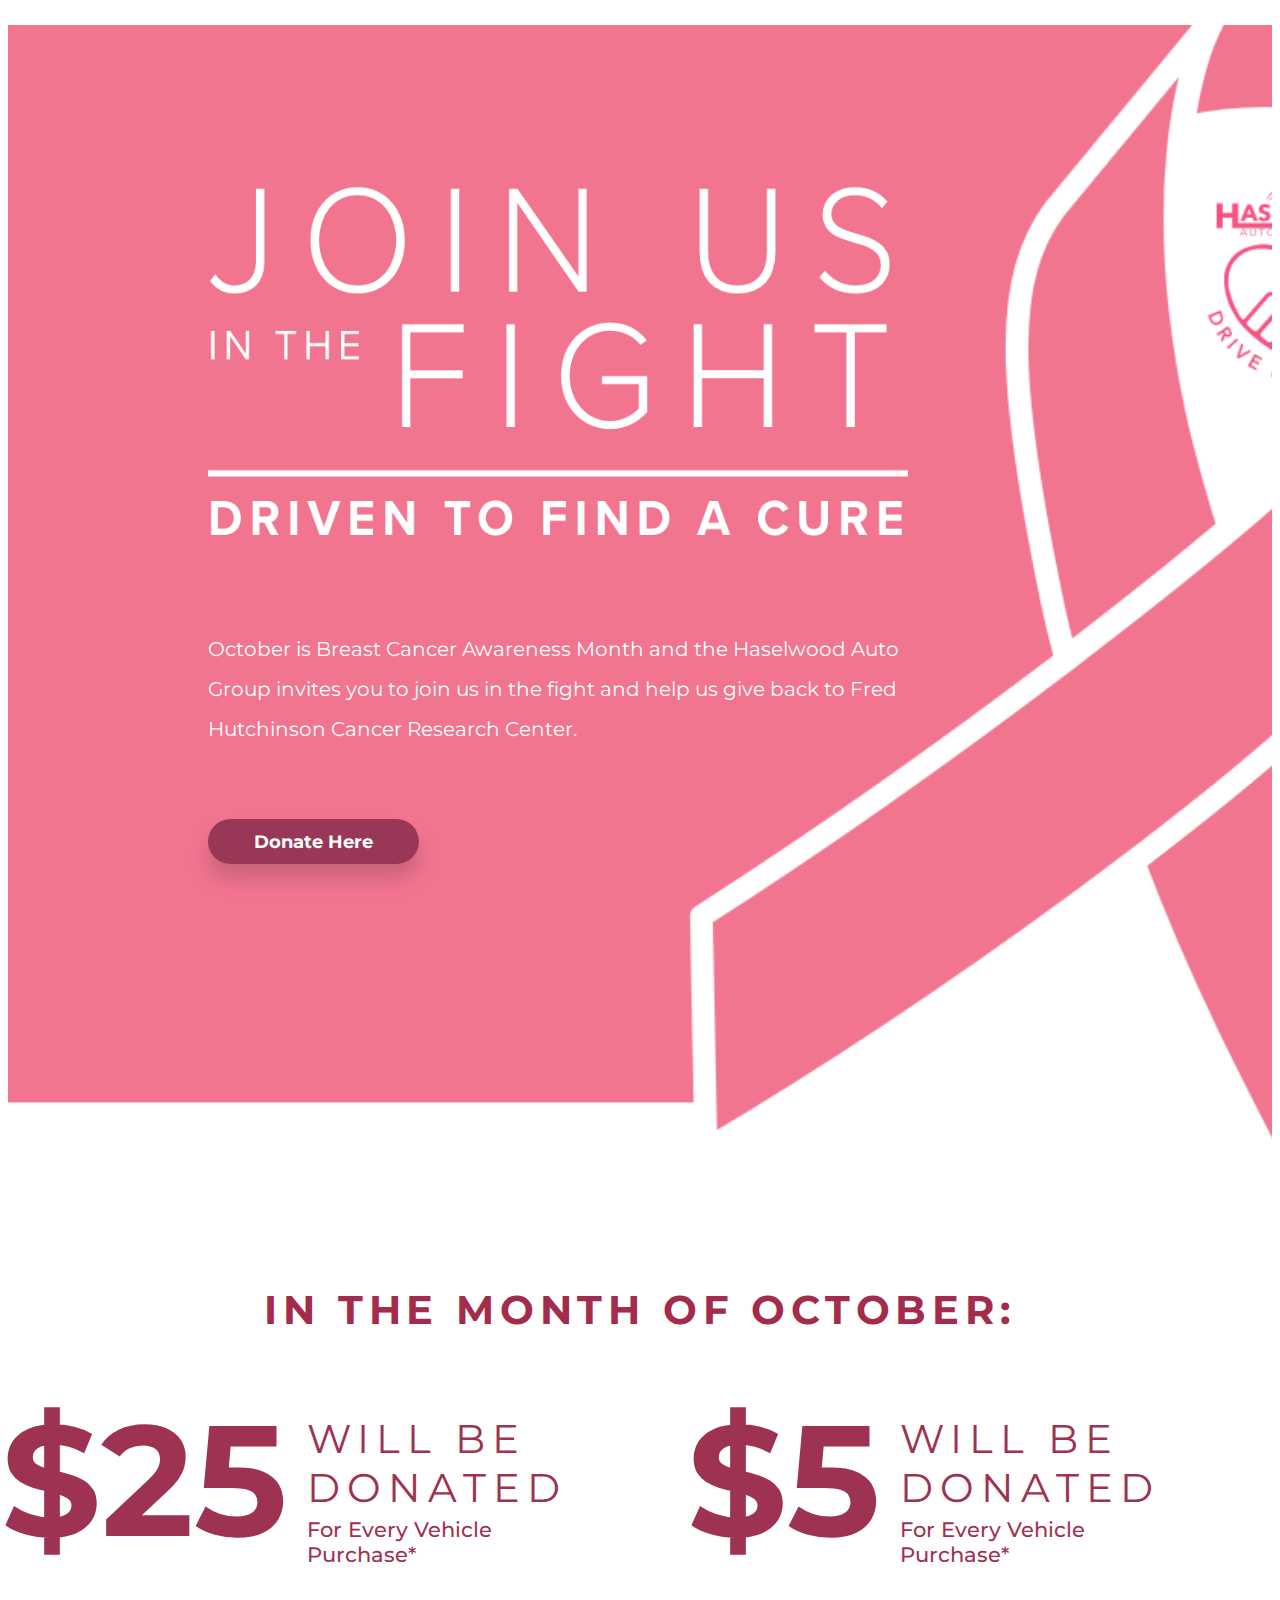
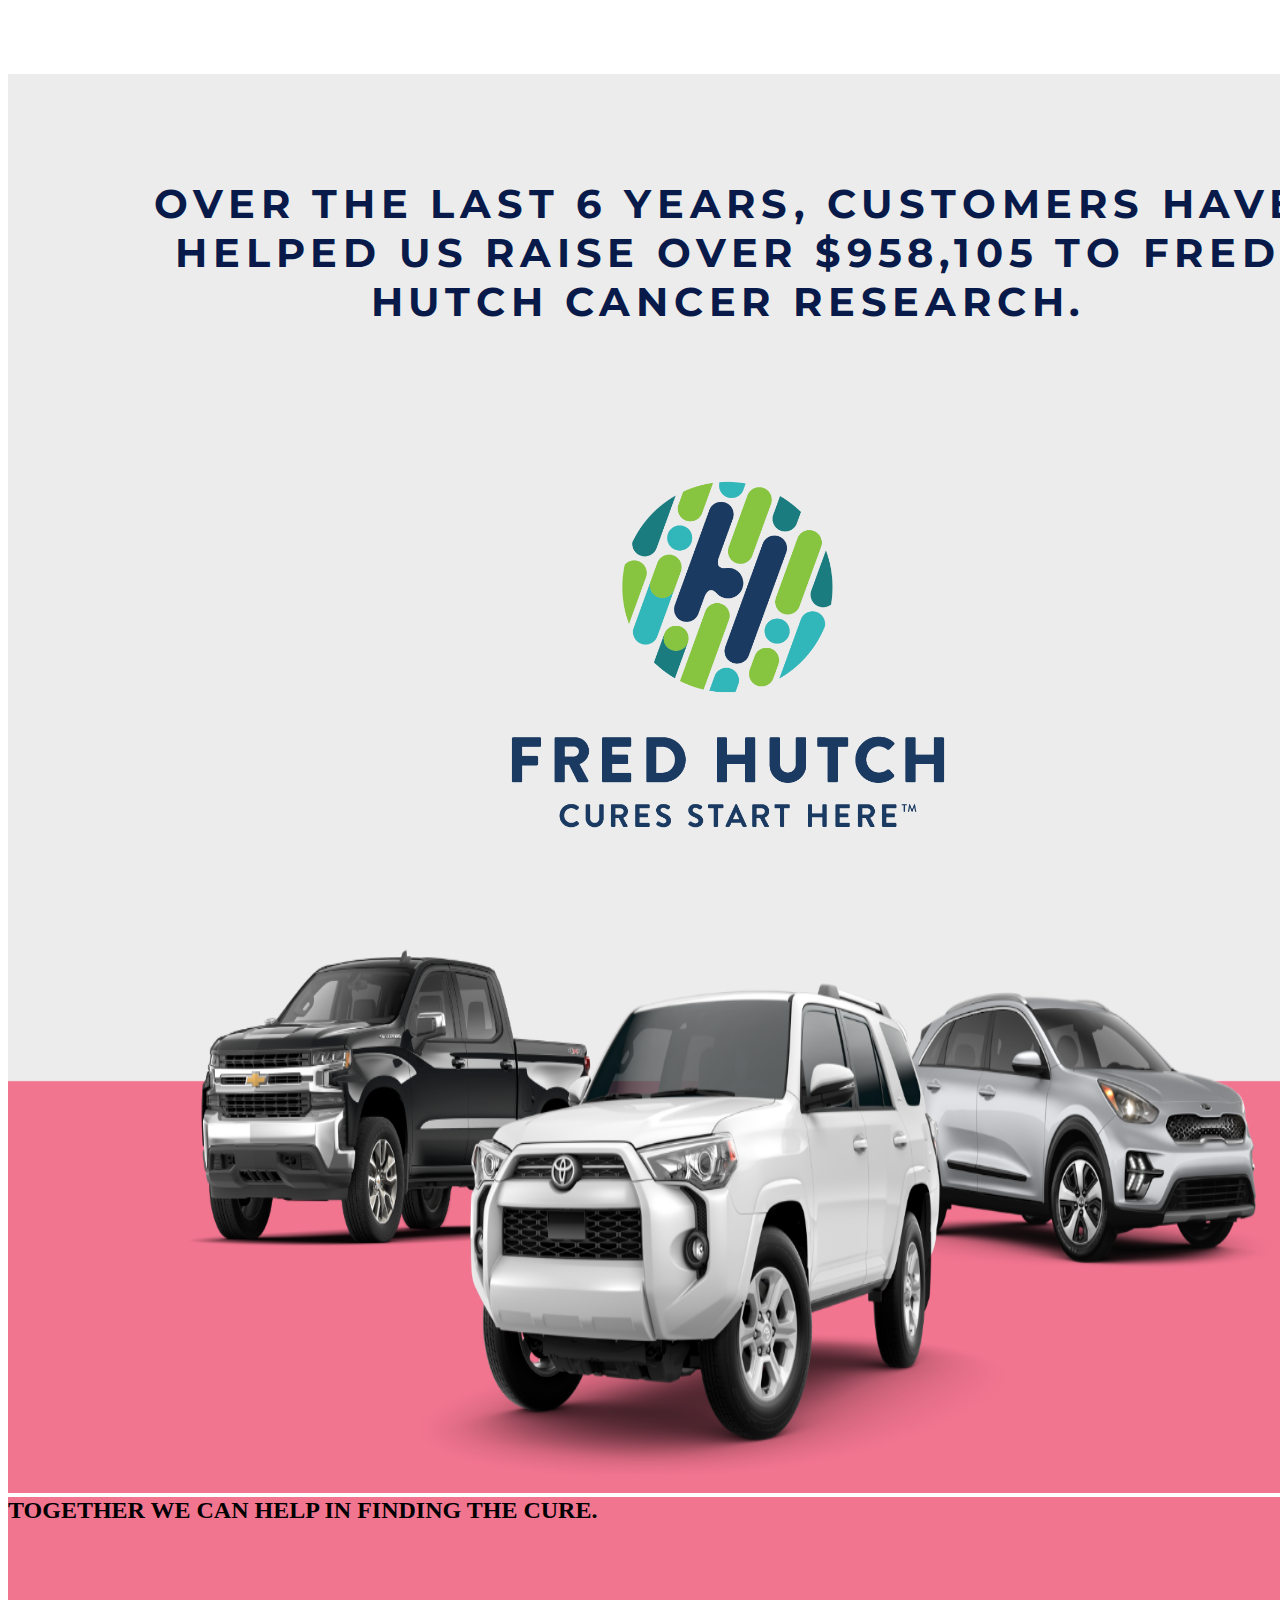
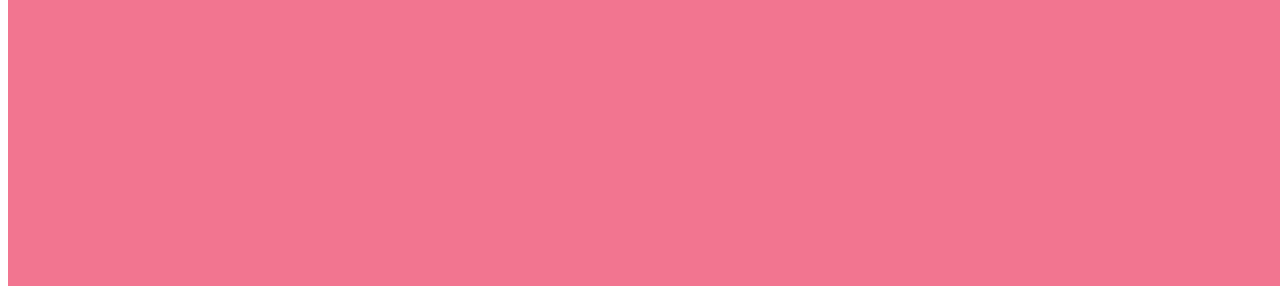
==== index.html @ 290c7769 "trouble shooting" ====
<!-- XD document link https://xd.adobe.com/view/016880ff-447b-44ee-9e71-a97fc72d72fb-543b/-->


<!DOCTYPE html>
<html lang="en">
<head>
    <meta charset="UTF-8">
    <meta name="viewport" content="width=device-width, initial-scale=1">
    <title>BCA</title>
    <link rel="stylesheet" href="main.css">
    <link href="https://fonts.googleapis.com/css2?family=Montserrat:ital,wght@0,400;0,500;0,600;0,700;1,400;1,500;1,600&display=swap" rel="stylesheet">
</head>
<body>
    <!-- Container-->
    <div id="landing_container">
        <!-- Hero -->
        <div class="hero">
        <img src="Mobile-HAG-logo.png" class="hero_logo_m">
        <img src="Join-Fight-Logo.png" class="hero_logo">
        <p class="hero_p">October is Breast Cancer Awareness Month and the
            Haselwood Auto Group invites you to join us in the fight and 
            help us give back to Fred Hutchinson Cancer Research Center.</p>
            <a href="https://www.google.com/"><button class="donate_button"> Donate Here</button></a>
        </div>
        <!-- Donation box-->
        <h3 class="donation_h">IN THE MONTH OF OCTOBER:</h3>
        <div class="donation_box">
               <div class="donation_text_box">
                    <p class="donation_value">$25</p>
                    <div class="donation_text">
                        <p class="donation_p1">Will Be Donated</p>
                        <p class="donation_p2">For Every Vehicle Purchase*</p>
                    </div>
                </div>  
                <div class="donation_text_box">
                    <p class="donation_value_2">$5</p>
                    <div class="donation_text">
                        <p class="donation_p1">Will Be Donated</p>
                        <p class="donation_p2"> For Every Vehicle Purchase*</p>
                    </div>
                </div>                          
                    
        </div>
        <!-- Fred Hutch -->
        <div class="fh_container">
            <p class="fh_p">Over the last 6 years, customers have helped 
                us raise over $958,105 TO FRED HUTCH CANCER RESEARCH.</p>
            <img src="Fred Hutch-02.png" class='fh_logo'> 
            <!-- Dealer Image -->
            <div class=img_box>
             <img src="Vehicle-section-template.png" class="dealer_car_img">
            </div>  
            <div class="inventory_button_box">
                <h2 class=inv_h1>TOGETHER WE CAN HELP IN FINDING THE CURE.</h2>  
            </div>
        </div>
        
    </div>
    
</body>
</html>
---- main.css ----
a{
     text-decoration: none;
     color: #FFFFFF;
 }

 body{
     margin-bottom: 0;
 }
#landing_container{
    width: 100%;
    height: auto;
    margin-top:25px;
    margin-bottom:25px;
    margin-left: auto;
    margin-right: auto;
}

.hero{
    width: 100%;
    height: 1220px;
    display: block;
    margin-left: auto;
    margin-right: auto;
    background-image: url(Hero-background.png);
    background-repeat: no-repeat;
    background-position: center;
    background-size: cover;
    position: relative;

}
.hero_logo_m{
    display: none;
}

.hero_logo{
    width: 700px;
    height: 400px;
    margin-top: 125px;
    margin-left: 200px;

}

.hero_p{
    width: 700px;
    line-height: 200%;
    font-family: 'Montserrat', sans-serif;
    margin-top: 75px;
    margin-left: 200px;
    font-weight: normal;
    font-size: 20px;
    text-align: left;
    color: #FFFFFF; 
}

.donate_button{
    width: 211px;
    height: 45px;
    margin-left: 200px;
    margin-top: 50px;
    background: #993856 0% 0% no-repeat padding-box;
    box-shadow: 0px 15px 20px #00000029;
    border: none;
    border-radius: 40px;
    opacity: 1;
    text-align: center;
    font-family: 'Montserrat', sans-serif;
    font-weight: bold;
    font-size: 18px;
    letter-spacing: 0px;
    color: #FFFFFF;
}
.donation_h{
    display: flex;
    justify-content: center;
    text-align: left;
    font-weight: bold;
    font-family: 'Montserrat', sans-serif;
    font-size: 40px;
    letter-spacing: 5.8px;
    color:#A32B4B;

}

.donation_box{
    display: flex;
    justify-content: center;
    
}
.donation_text_box{
    display: flex;
    flex-direction: row;
    height: 300px;
    margin-right: 50px;

}

.donation_text{
    display: flex;
    flex-direction: column;
    margin-right: 100px;
   
}
.donation_value{
    margin-right: 20px;
    padding-top: 10px;
    height: auto;
    font-size: 157px;
    font-family: 'Montserrat', sans-serif;
    font-weight:bold;
    color: #9E3251;
    margin-top:0;
}

.donation_value_2{
    margin-right: 20px;
    padding-top: 10px;
    height: auto;
    font-size: 157px;
    font-family: 'Montserrat', sans-serif;
    font-weight:bold;
    color: #9E3251;
    margin-top:0;
}

.donation_p1{
    width: 255px;
    text-align: left;
    font-size: 40px;
    margin-bottom:0;
    letter-spacing: 7px;
    color: #9E3251;
    text-transform: uppercase;
    font-family: 'Montserrat', sans-serif;
}

.donation_p2{
    margin-top: 5px;
    text-align: left;
    font-size: 21px;
    font-weight: 500;
    color: #9E3251;
    font-family: 'Montserrat', sans-serif;
}

.fh_container{
    margin-bottom: 0;
    width: 100%;
    height: 1600px;
    background-color: #ECECEC;
    padding-top: 25px;
    padding-bottom:0;
    margin-right:0;
    
}

.fh_p{
    width: 1195px;
    height: 236px;
    padding-top: 75px;
    margin-left: auto;
    margin-right: auto; 
    margin-bottom: 0;
    padding-top: 10px;
    text-align: center;
    font-weight: bold;
    font-size: 40px;
    letter-spacing: 5.8px;  
    text-transform: uppercase;
    color: #081A4A;
    font-family: 'Montserrat', sans-serif;

}

.fh_logo{
    width: 526px;
    height: 443px;
    display: block;
    margin-left: auto;
    margin-right: auto;
    margin-top: 15px;
    margin-bottom: 20px;
}

.img_box{
    margin-bottom: 0%;
}
.dealer_car_img{
    margin-top: 0;
    margin-left: 0;
    margin-right: 0;
    width: 100%;
    height: cover;
    
   
}
.inventory_button_box{
    margin-top: 0;
    padding-top: 0;
    width: 100%;
    height: 200px;
    background-color: #F27590;
}

.inv_h1{
    padding-top:0;
    margin-top:0;
}


@media only screen and (max-width: 1440px) {

    #landing_container{
        width: auto;
        margin-left:0;
        margin-right:0;
    }

    .hero{
        width: 100%;
        height: 1220px;
        display: block;
        margin-left: auto;
        margin-right: auto;
        background-image: url(Hero-background-1440.png);
        background-repeat: no-repeat;
        background-position: center;
        background-size: cover;
        position: relative;
    
    }
    .donation_h{
        display: flex;
        justify-content: center;
        text-align: left;
        font-weight: bold;
        font-family: 'Montserrat', sans-serif;
        font-size: 40px;
        letter-spacing: 5.8px;
        color:#A32B4B;
    
    }

    .donation_text_box{
        display: flex;
        flex-direction: row;
        height: 300px;
        margin-right: 25px;
    }

    .fh_container{
        width: 1420px;
        height: 720px;
        background-color: #ECECEC;
        margin-right: 10px;
    }

    
    .fh_container{
        margin-bottom: 0;
        width: 1440px;
        height: 1275px;
        background-color: #ECECEC;
        padding-top: 55px;
        
    }
    .dealer_car_img{
        padding-top: 0;
        margin-top: 0;
        margin-left: 0;
        margin-right: 0;
        width: 1440px;
        height: 600px;
       
    }
    
    .inventory_button_box{
        padding-top: 0;
        width: 1440px;
        height: 389px;
        background-color: #F27590;
    }
}
@media only screen and (max-width: 500px) {
    
    #landing_container{
        width: auto;
        height:auto;
        margin-left: 10px;
        margin-right: 10px;
      }

      .hero_logo_m{
        display: block;
        padding-top: 30px;
        margin-left: auto;
        margin-right: auto;

    }

    .hero{
        width: 365px;
        height: 100%;
        display: block;
        background-image: url('Mobile-Hero-Background.png');
        background-color: pink;
    }

    .hero_logo{
        width: 330px;
        height: 200px;
        margin-left: auto;
        margin-right: auto;
        padding-left:15px;
        margin-top: 40px;
    
    }
    .hero_p{
        width: 340px;
        margin-top: 75px;
        margin-left: 10px;
        font-size: 18px;   
    }

    .donation_h{
        width: 350px;
        padding-left: 10px;
        margin-top: 50px;
        text-align: center;
        font-weight: bold;
        font-size:27px;
        letter-spacing: 3.92px;

    }
    .donate_button{
       width: 198px;
        height: 45px;   
        margin-left: 20%;
        margin-top: 25px;
        margin-bottom: 40px;
        font-size: 16px;
    }

    .donation_text_box{
        display: flex;
        flex-direction: column;
        height: auto;
        margin-right: 50px;
    
    }
    .donation_box{
        flex-direction: column;
        
    }

    .donation_text{
        display: flex;
        flex-direction: column;
        margin-right: 100px;
       
    }
    .donation_value{
        margin-left: 25%;
        margin-right: 25px;
        margin-bottom:10px;
        padding-top: 10px;
        height: auto;
        font-size: 108px;
        margin-top:0;
    }

    .donation_value_2{
        margin-left: 32%;
        margin-right: 25px;
        margin-bottom:10px;
        padding-top: 10px;
        height: auto;
        font-size: 108px;
        margin-top:0;
    }
    
    .donation_p1{
        text-align: center;
        width: 320px;
        margin-top: 0;
        margin-left:19%;
        font-size:27px;
    }
    
    .donation_p2{
        width: 350px;
        margin-top: 5px;
        margin-left: 10%;
        text-align: center;
        font-size: 16px;
    
    }

    
    .fh_container{
        width: 360px;
        height: 360px;
        background-color: #ECECEC;
        margin-right: auto;
        margin-left: auto; 
    }
}
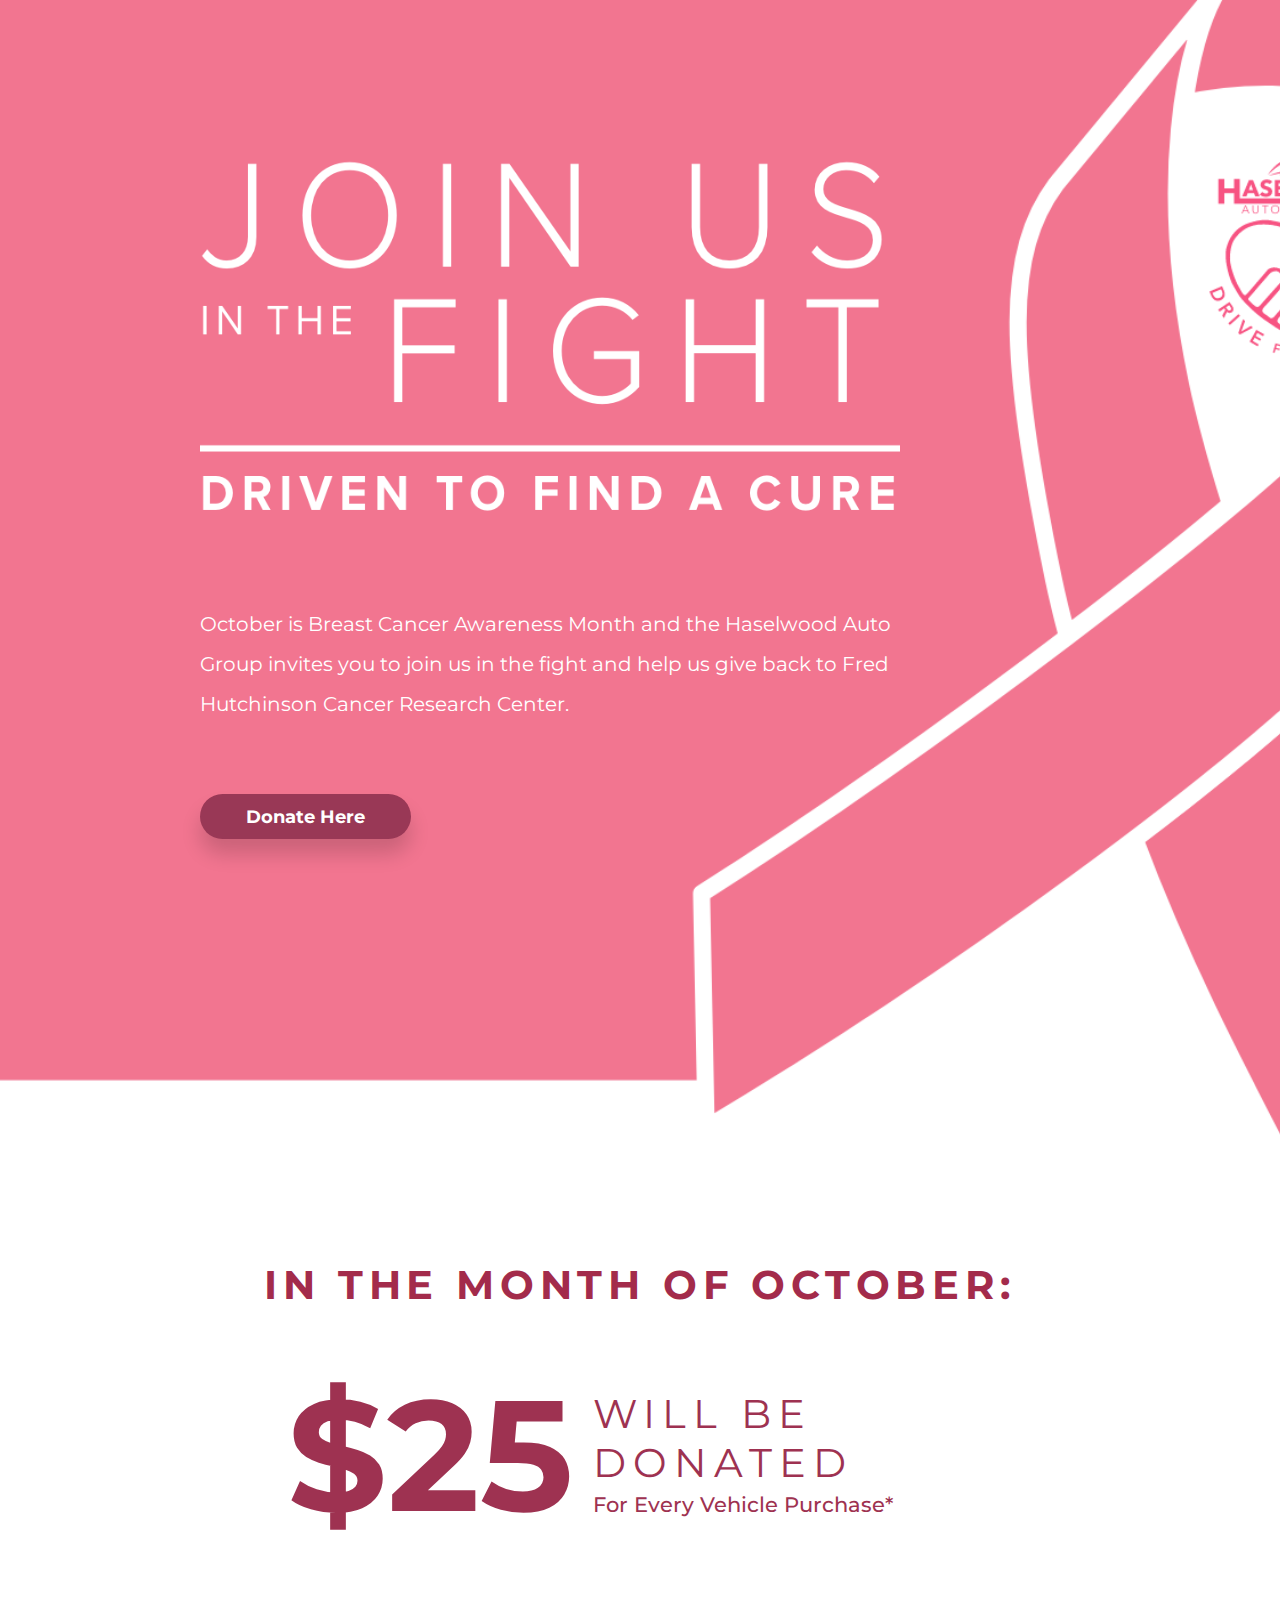
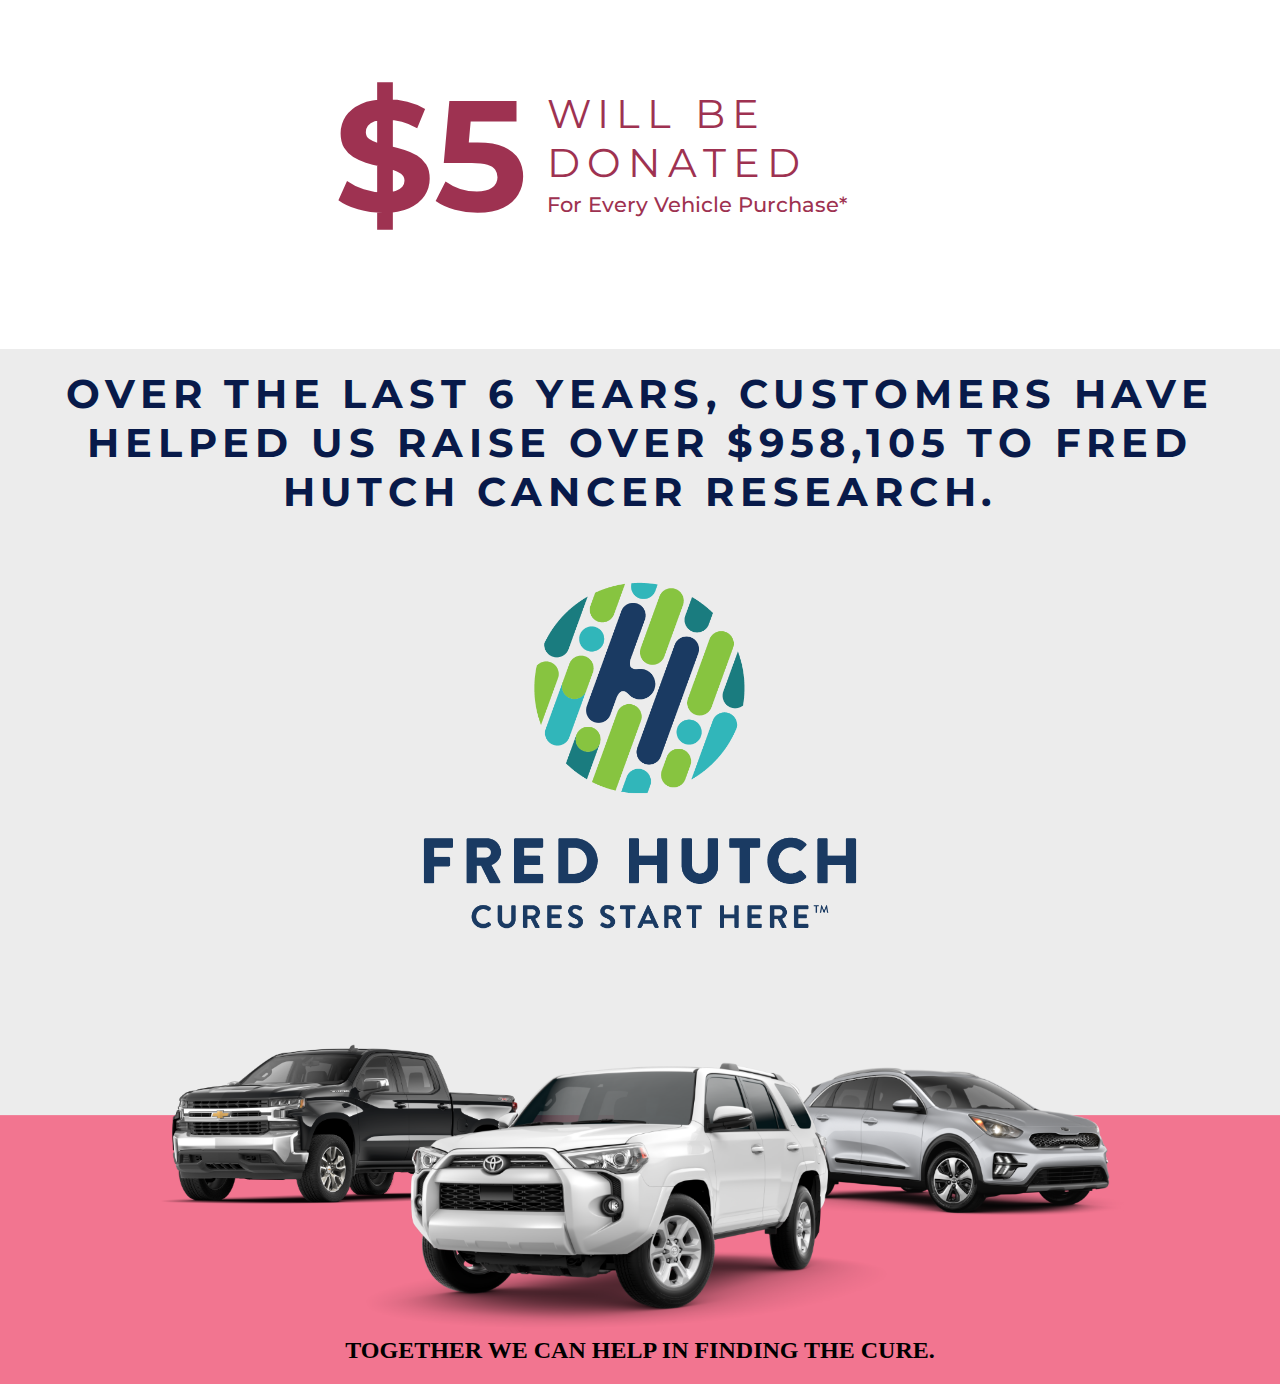
==== commit 5d92a649: "some fixes" ====
--- a/index.html
+++ b/index.html
@@ -12,49 +12,53 @@
 </head>
 <body>
     <!-- Container-->
-    <div id="landing_container">
+    <div id="landing-container">
         <!-- Hero -->
         <div class="hero">
-        <img src="Mobile-HAG-logo.png" class="hero_logo_m">
-        <img src="Join-Fight-Logo.png" class="hero_logo">
-        <p class="hero_p">October is Breast Cancer Awareness Month and the
+        <img src="Mobile-HAG-logo.png" class="hero-logo-m">
+        <img src="Join-Fight-Logo.png" class="hero-logo">
+        <p class="hero-p">October is Breast Cancer Awareness Month and the
             Haselwood Auto Group invites you to join us in the fight and 
             help us give back to Fred Hutchinson Cancer Research Center.</p>
-            <a href="https://www.google.com/"><button class="donate_button"> Donate Here</button></a>
+            <a href="https://www.google.com/"><button class="donate-button"> Donate Here</button></a>
         </div>
         <!-- Donation box-->
-        <h3 class="donation_h">IN THE MONTH OF OCTOBER:</h3>
-        <div class="donation_box">
-               <div class="donation_text_box">
-                    <p class="donation_value">$25</p>
-                    <div class="donation_text">
-                        <p class="donation_p1">Will Be Donated</p>
-                        <p class="donation_p2">For Every Vehicle Purchase*</p>
+        <section class="container donation-section">
+            <h3 class="donation-h">IN THE MONTH OF OCTOBER:</h3>
+            <div class="row donation-row">
+                   <div class="donation-text-box">
+                        <p class="donation-value">$25</p>
+                        <div class="donation-text">
+                            <p class="donation-p1">Will Be Donated</p>
+                            <p class="donation-p2">For Every Vehicle Purchase*</p>
+                        </div>
                     </div>
-                </div>  
-                <div class="donation_text_box">
-                    <p class="donation_value_2">$5</p>
-                    <div class="donation_text">
-                        <p class="donation_p1">Will Be Donated</p>
-                        <p class="donation_p2"> For Every Vehicle Purchase*</p>
+                    <div class="donation-text-box">
+                        <p class="donation-value-2">$5</p>
+                        <div class="donation-text">
+                            <p class="donation-p1">Will Be Donated</p>
+                            <p class="donation-p2"> For Every Vehicle Purchase*</p>
+                        </div>
                     </div>
-                </div>                          
-                    
-        </div>
+
+            </div>
+        </section>
         <!-- Fred Hutch -->
-        <div class="fh_container">
-            <p class="fh_p">Over the last 6 years, customers have helped 
+        <section class="container fh-section">
+            <p class="fh-p">Over the last 6 years, customers have helped 
                 us raise over $958,105 TO FRED HUTCH CANCER RESEARCH.</p>
-            <img src="Fred Hutch-02.png" class='fh_logo'> 
+            <img src="Fred Hutch-02.png" class='fh-logo'>
+        </section>
+
+        <section class="container dealership-container">
             <!-- Dealer Image -->
-            <div class=img_box>
-             <img src="Vehicle-section-template.png" class="dealer_car_img">
-            </div>  
-            <div class="inventory_button_box">
-                <h2 class=inv_h1>TOGETHER WE CAN HELP IN FINDING THE CURE.</h2>  
+            <div class="row">
+                <img src="Vehicle-section-template.png" class="dealer-car-img">
             </div>
-        </div>
-        
+            <div class="column">
+                <h2 class=inv-h1>TOGETHER WE CAN HELP IN FINDING THE CURE.</h2>
+            </div>
+        </section>
     </div>
     
 </body>
--- a/main.css
+++ b/main.css
@@ -1,20 +1,29 @@
- a{
+*,
+*::before,
+*::after {
+    box-sizing: border-box;
+}
+
+html,
+body {
+    margin: 0;
+    padding: 0;
+}
+
+a{
      text-decoration: none;
      color: #FFFFFF;
  }
 
- body{
-     margin-bottom: 0;
- }
-#landing_container{
-    width: 100%;
-    height: auto;
-    margin-top:25px;
-    margin-bottom:25px;
-    margin-left: auto;
-    margin-right: auto;
-}
-
+#landing-container {
+    width: 100%;
+    display: flex;
+    flex-direction: column;
+    justify-content: flex-start;
+    align-items: stretch;
+}
+
+/* HERO SECTION */
 .hero{
     width: 100%;
     height: 1220px;
@@ -28,19 +37,19 @@
     position: relative;
 
 }
-.hero_logo_m{
+
+.hero-logo-m{
     display: none;
 }
 
-.hero_logo{
+.hero-logo{
     width: 700px;
     height: 400px;
     margin-top: 125px;
     margin-left: 200px;
-
-}
-
-.hero_p{
+}
+
+.hero-p{
     width: 700px;
     line-height: 200%;
     font-family: 'Montserrat', sans-serif;
@@ -52,7 +61,7 @@
     color: #FFFFFF; 
 }
 
-.donate_button{
+.donate-button{
     width: 211px;
     height: 45px;
     margin-left: 200px;
@@ -69,7 +78,29 @@
     letter-spacing: 0px;
     color: #FFFFFF;
 }
-.donation_h{
+
+/* COMMON */
+
+.container {
+    width: 100%;
+    display: flex;
+    flex-direction: column;
+    justify-content: center;
+    align-items: center;
+}
+
+.row {
+    display: flex;
+    flex-direction: row;
+}
+
+.column {
+    display: flex;
+    flex-direction: column;
+}
+
+/* DONATIONS */
+.donation-h{
     display: flex;
     justify-content: center;
     text-align: left;
@@ -78,29 +109,33 @@
     font-size: 40px;
     letter-spacing: 5.8px;
     color:#A32B4B;
-
-}
-
-.donation_box{
+}
+
+.donation-row {
+    flex-wrap: wrap;
+    justify-content: center;
+    align-items: center;
+}
+
+.donation-box{
     display: flex;
     justify-content: center;
     
 }
-.donation_text_box{
+.donation-text-box{
     display: flex;
     flex-direction: row;
     height: 300px;
-    margin-right: 50px;
-
-}
-
-.donation_text{
+    margin: 0 25px;
+}
+
+.donation-text{
     display: flex;
     flex-direction: column;
     margin-right: 100px;
    
 }
-.donation_value{
+.donation-value{
     margin-right: 20px;
     padding-top: 10px;
     height: auto;
@@ -111,7 +146,7 @@
     margin-top:0;
 }
 
-.donation_value_2{
+.donation-value-2{
     margin-right: 20px;
     padding-top: 10px;
     height: auto;
@@ -122,7 +157,7 @@
     margin-top:0;
 }
 
-.donation_p1{
+.donation-p1{
     width: 255px;
     text-align: left;
     font-size: 40px;
@@ -133,7 +168,7 @@
     font-family: 'Montserrat', sans-serif;
 }
 
-.donation_p2{
+.donation-p2{
     margin-top: 5px;
     text-align: left;
     font-size: 21px;
@@ -142,36 +177,27 @@
     font-family: 'Montserrat', sans-serif;
 }
 
-.fh_container{
-    margin-bottom: 0;
-    width: 100%;
-    height: 1600px;
+/*  FRED HUTCH */
+
+.fh-section {
+    padding: 20px 30px;
     background-color: #ECECEC;
-    padding-top: 25px;
-    padding-bottom:0;
-    margin-right:0;
-    
-}
-
-.fh_p{
-    width: 1195px;
-    height: 236px;
-    padding-top: 75px;
-    margin-left: auto;
-    margin-right: auto; 
-    margin-bottom: 0;
-    padding-top: 10px;
+}
+
+.fh-p{
+    width: 100%;
+    max-width: 1195px;
     text-align: center;
     font-weight: bold;
     font-size: 40px;
-    letter-spacing: 5.8px;  
+    letter-spacing: 5.8px;
     text-transform: uppercase;
     color: #081A4A;
     font-family: 'Montserrat', sans-serif;
-
-}
-
-.fh_logo{
+    margin: 0;
+}
+
+.fh-logo{
     width: 526px;
     height: 443px;
     display: block;
@@ -181,19 +207,20 @@
     margin-bottom: 20px;
 }
 
-.img_box{
+.img-box{
     margin-bottom: 0%;
 }
-.dealer_car_img{
-    margin-top: 0;
-    margin-left: 0;
-    margin-right: 0;
-    width: 100%;
-    height: cover;
-    
-   
-}
-.inventory_button_box{
+
+/* Dealership */
+
+.dealership-container {
+    background-color: #F27590;
+}
+.dealer-car-img{
+    width: 100%;
+    height: auto;
+}
+.inventory-button-box{
     margin-top: 0;
     padding-top: 0;
     width: 100%;
@@ -201,206 +228,199 @@
     background-color: #F27590;
 }
 
-.inv_h1{
+.inv-h1{
     padding-top:0;
     margin-top:0;
 }
 
 
-@media only screen and (max-width: 1440px) {
-
-    #landing_container{
-        width: auto;
-        margin-left:0;
-        margin-right:0;
-    }
-
-    .hero{
-        width: 100%;
-        height: 1220px;
-        display: block;
-        margin-left: auto;
-        margin-right: auto;
-        background-image: url(Hero-background-1440.png);
-        background-repeat: no-repeat;
-        background-position: center;
-        background-size: cover;
-        position: relative;
-    
-    }
-    .donation_h{
-        display: flex;
-        justify-content: center;
-        text-align: left;
-        font-weight: bold;
-        font-family: 'Montserrat', sans-serif;
-        font-size: 40px;
-        letter-spacing: 5.8px;
-        color:#A32B4B;
-    
-    }
-
-    .donation_text_box{
-        display: flex;
-        flex-direction: row;
-        height: 300px;
-        margin-right: 25px;
-    }
-
-    .fh_container{
-        width: 1420px;
-        height: 720px;
-        background-color: #ECECEC;
-        margin-right: 10px;
-    }
-
-    
-    .fh_container{
-        margin-bottom: 0;
-        width: 1440px;
-        height: 1275px;
-        background-color: #ECECEC;
-        padding-top: 55px;
-        
-    }
-    .dealer_car_img{
-        padding-top: 0;
-        margin-top: 0;
-        margin-left: 0;
-        margin-right: 0;
-        width: 1440px;
-        height: 600px;
-       
-    }
-    
-    .inventory_button_box{
-        padding-top: 0;
-        width: 1440px;
-        height: 389px;
-        background-color: #F27590;
-    }
-}
-@media only screen and (max-width: 500px) {
-    
-    #landing_container{
-        width: auto;
-        height:auto;
-        margin-left: 10px;
-        margin-right: 10px;
-      }
-
-      .hero_logo_m{
-        display: block;
-        padding-top: 30px;
-        margin-left: auto;
-        margin-right: auto;
-
-    }
-
-    .hero{
-        width: 365px;
-        height: 100%;
-        display: block;
-        background-image: url('Mobile-Hero-Background.png');
-        background-color: pink;
-    }
-
-    .hero_logo{
-        width: 330px;
-        height: 200px;
-        margin-left: auto;
-        margin-right: auto;
-        padding-left:15px;
-        margin-top: 40px;
-    
-    }
-    .hero_p{
-        width: 340px;
-        margin-top: 75px;
-        margin-left: 10px;
-        font-size: 18px;   
-    }
-
-    .donation_h{
-        width: 350px;
-        padding-left: 10px;
-        margin-top: 50px;
-        text-align: center;
-        font-weight: bold;
-        font-size:27px;
-        letter-spacing: 3.92px;
-
-    }
-    .donate_button{
-       width: 198px;
-        height: 45px;   
-        margin-left: 20%;
-        margin-top: 25px;
-        margin-bottom: 40px;
-        font-size: 16px;
-    }
-
-    .donation_text_box{
-        display: flex;
-        flex-direction: column;
-        height: auto;
-        margin-right: 50px;
-    
-    }
-    .donation_box{
-        flex-direction: column;
-        
-    }
-
-    .donation_text{
-        display: flex;
-        flex-direction: column;
-        margin-right: 100px;
-       
-    }
-    .donation_value{
-        margin-left: 25%;
-        margin-right: 25px;
-        margin-bottom:10px;
-        padding-top: 10px;
-        height: auto;
-        font-size: 108px;
-        margin-top:0;
-    }
-
-    .donation_value_2{
-        margin-left: 32%;
-        margin-right: 25px;
-        margin-bottom:10px;
-        padding-top: 10px;
-        height: auto;
-        font-size: 108px;
-        margin-top:0;
-    }
-    
-    .donation_p1{
-        text-align: center;
-        width: 320px;
-        margin-top: 0;
-        margin-left:19%;
-        font-size:27px;
-    }
-    
-    .donation_p2{
-        width: 350px;
-        margin-top: 5px;
-        margin-left: 10%;
-        text-align: center;
-        font-size: 16px;
-    
-    }
-
-    
-    .fh_container{
-        width: 360px;
-        height: 360px;
-        background-color: #ECECEC;
-        margin-right: auto;
-        margin-left: auto; 
-    }
-}
+/*@media only screen and (max-width: 1440px) {*/
+
+/*    #landing-container{*/
+/*        width: auto;*/
+/*        margin-left:0;*/
+/*        margin-right:0;*/
+/*    }*/
+
+/*    .hero{*/
+/*        width: 100%;*/
+/*        height: 1220px;*/
+/*        display: block;*/
+/*        margin-left: auto;*/
+/*        margin-right: auto;*/
+/*        background-image: url(Hero-background-1440.png);*/
+/*        background-repeat: no-repeat;*/
+/*        background-position: center;*/
+/*        background-size: cover;*/
+/*        position: relative;*/
+/*    */
+/*    }*/
+/*    .donation-h{*/
+/*        display: flex;*/
+/*        justify-content: center;*/
+/*        text-align: left;*/
+/*        font-weight: bold;*/
+/*        font-family: 'Montserrat', sans-serif;*/
+/*        font-size: 40px;*/
+/*        letter-spacing: 5.8px;*/
+/*        color:#A32B4B;*/
+/*    */
+/*    }*/
+
+/*    .donation-text-box{*/
+/*        display: flex;*/
+/*        flex-direction: row;*/
+/*        height: 300px;*/
+/*        margin-right: 25px;*/
+/*    }*/
+
+/*    .fh-container{*/
+/*        width: 1420px;*/
+/*        height: 720px;*/
+/*        background-color: #ECECEC;*/
+/*        margin-right: 10px;*/
+/*    }*/
+
+/*    */
+/*    .fh-container{*/
+/*        margin-bottom: 0;*/
+/*        width: 1440px;*/
+/*        height: 1275px;*/
+/*        background-color: #ECECEC;*/
+/*        padding-top: 55px;*/
+/*        */
+/*    }*/
+
+/*    .inventory-button-box{*/
+/*        padding-top: 0;*/
+/*        width: 1440px;*/
+/*        height: 389px;*/
+/*        background-color: #F27590;*/
+/*    }*/
+/*}*/
+
+
+/*@media only screen and (max-width: 500px) {*/
+/*    */
+/*    #landing-container{*/
+/*        width: auto;*/
+/*        height:auto;*/
+/*        margin-left: 10px;*/
+/*        margin-right: 10px;*/
+/*      }*/
+
+/*      .hero-logo-m{*/
+/*        display: block;*/
+/*        padding-top: 30px;*/
+/*        margin-left: auto;*/
+/*        margin-right: auto;*/
+
+/*    }*/
+
+/*    .hero{*/
+/*        width: 365px;*/
+/*        height: 100%;*/
+/*        display: block;*/
+/*        background-image: url('Mobile-Hero-Background.png');*/
+/*        background-color: pink;*/
+/*    }*/
+
+/*    .hero-logo{*/
+/*        width: 330px;*/
+/*        height: 200px;*/
+/*        margin-left: auto;*/
+/*        margin-right: auto;*/
+/*        padding-left:15px;*/
+/*        margin-top: 40px;*/
+/*    */
+/*    }*/
+/*    .hero-p{*/
+/*        width: 340px;*/
+/*        margin-top: 75px;*/
+/*        margin-left: 10px;*/
+/*        font-size: 18px;   */
+/*    }*/
+
+/*    .donation-h{*/
+/*        width: 350px;*/
+/*        padding-left: 10px;*/
+/*        margin-top: 50px;*/
+/*        text-align: center;*/
+/*        font-weight: bold;*/
+/*        font-size:27px;*/
+/*        letter-spacing: 3.92px;*/
+
+/*    }*/
+/*    .donate-button{*/
+/*       width: 198px;*/
+/*        height: 45px;   */
+/*        margin-left: 20%;*/
+/*        margin-top: 25px;*/
+/*        margin-bottom: 40px;*/
+/*        font-size: 16px;*/
+/*    }*/
+
+/*    .donation-text-box{*/
+/*        display: flex;*/
+/*        flex-direction: column;*/
+/*        height: auto;*/
+/*        margin-right: 50px;*/
+/*    */
+/*    }*/
+/*    .donation-box{*/
+/*        flex-direction: column;*/
+/*        */
+/*    }*/
+
+/*    .donation-text{*/
+/*        display: flex;*/
+/*        flex-direction: column;*/
+/*        margin-right: 100px;*/
+/*       */
+/*    }*/
+/*    .donation-value{*/
+/*        margin-left: 25%;*/
+/*        margin-right: 25px;*/
+/*        margin-bottom:10px;*/
+/*        padding-top: 10px;*/
+/*        height: auto;*/
+/*        font-size: 108px;*/
+/*        margin-top:0;*/
+/*    }*/
+
+/*    .donation-value-2{*/
+/*        margin-left: 32%;*/
+/*        margin-right: 25px;*/
+/*        margin-bottom:10px;*/
+/*        padding-top: 10px;*/
+/*        height: auto;*/
+/*        font-size: 108px;*/
+/*        margin-top:0;*/
+/*    }*/
+/*    */
+/*    .donation-p1{*/
+/*        text-align: center;*/
+/*        width: 320px;*/
+/*        margin-top: 0;*/
+/*        margin-left:19%;*/
+/*        font-size:27px;*/
+/*    }*/
+/*    */
+/*    .donation-p2{*/
+/*        width: 350px;*/
+/*        margin-top: 5px;*/
+/*        margin-left: 10%;*/
+/*        text-align: center;*/
+/*        font-size: 16px;*/
+/*    */
+/*    }*/
+
+/*    */
+/*    .fh-container{*/
+/*        width: 360px;*/
+/*        height: 360px;*/
+/*        background-color: #ECECEC;*/
+/*        margin-right: auto;*/
+/*        margin-left: auto; */
+/*    }*/
+/*}*/
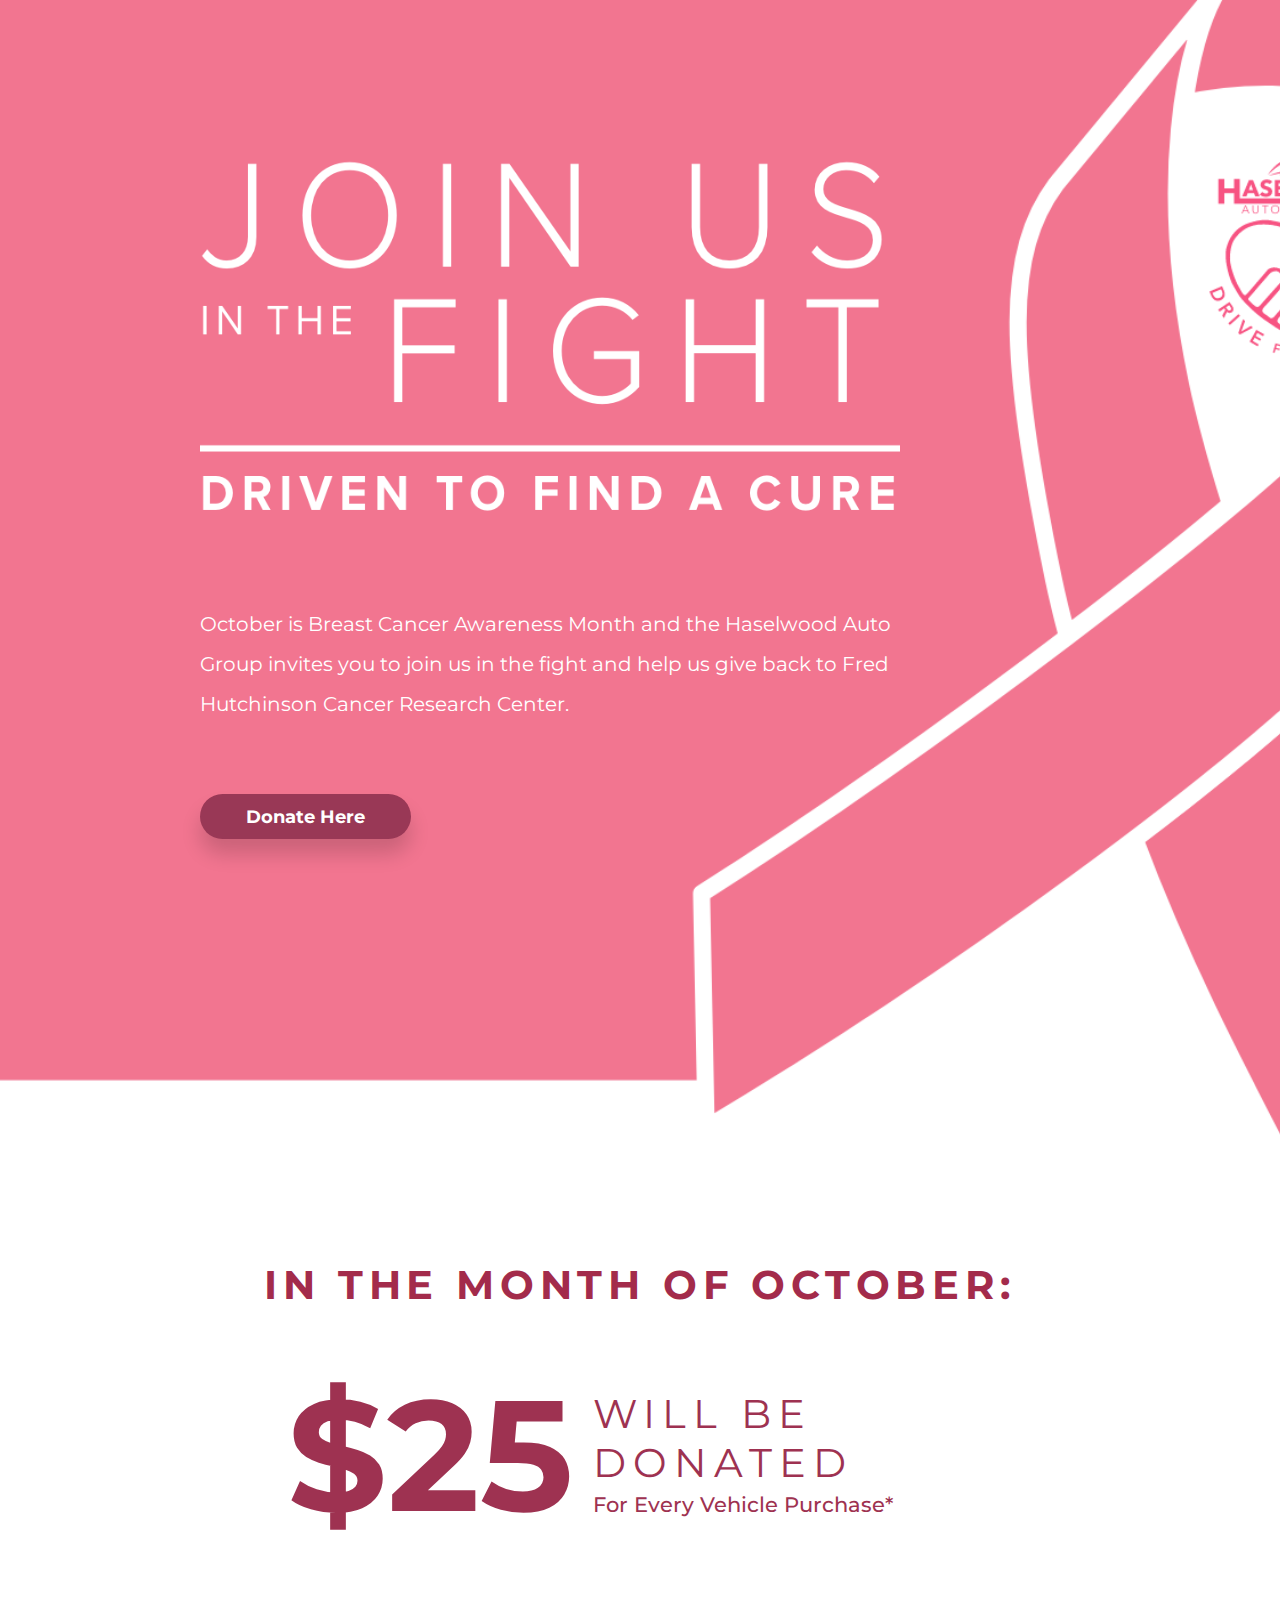
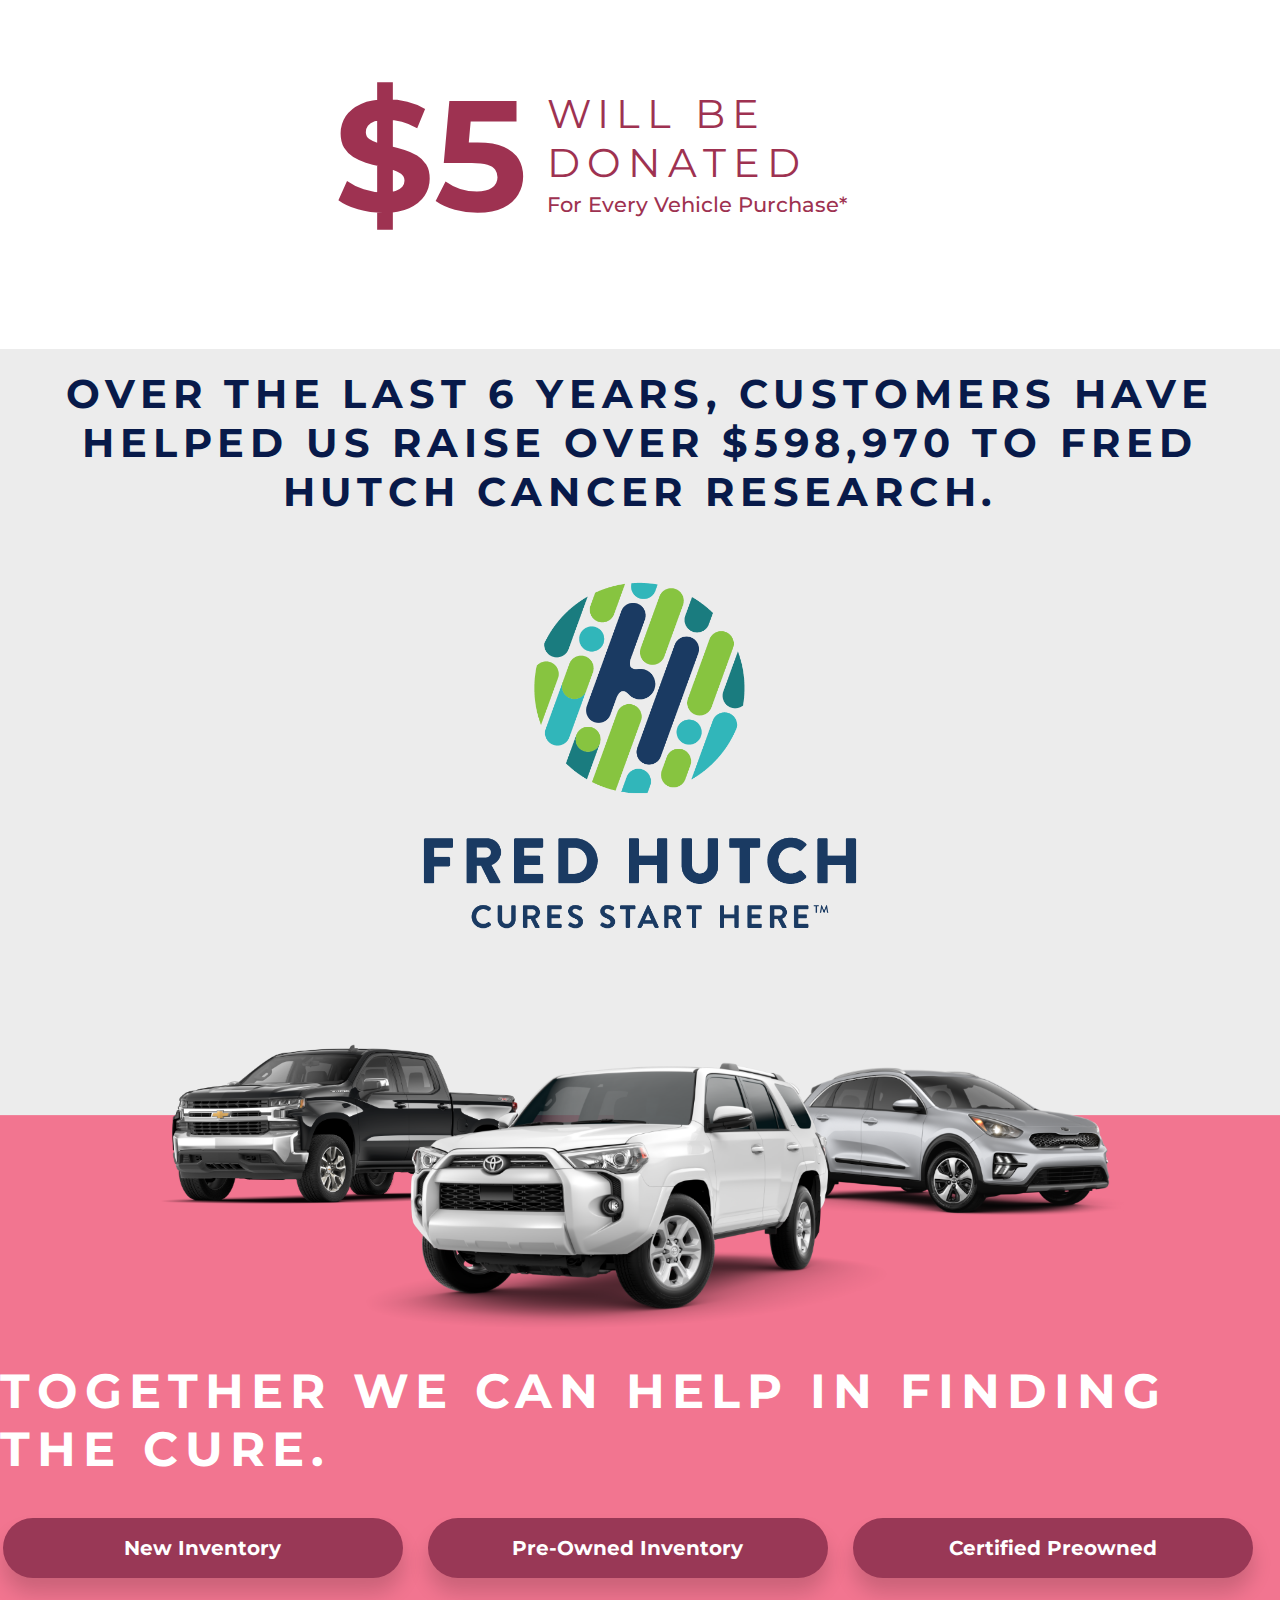
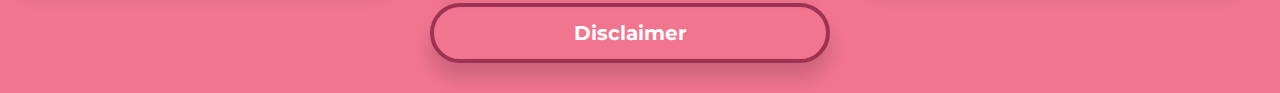
==== commit 52be5c0e: "made suggested changes" ====
--- a/index.html
+++ b/index.html
@@ -46,8 +46,9 @@
         <!-- Fred Hutch -->
         <section class="container fh-section">
             <p class="fh-p">Over the last 6 years, customers have helped 
-                us raise over $958,105 TO FRED HUTCH CANCER RESEARCH.</p>
+                us raise over $598,970 TO FRED HUTCH CANCER RESEARCH.</p>
             <img src="Fred Hutch-02.png" class='fh-logo'>
+           
         </section>
 
         <section class="container dealership-container">
@@ -58,7 +59,16 @@
             <div class="column">
                 <h2 class=inv-h1>TOGETHER WE CAN HELP IN FINDING THE CURE.</h2>
             </div>
+            <div class="row button-box">
+                <button class="inv-button1">New Inventory</button>
+                <button class="inv-button1">Pre-Owned Inventory</button>
+                <button class="inv-button1">Certified Preowned</button>
+            </div>
+            <div>
+                <button class="inv-button2"> Disclaimer</button>
+            </div>
         </section>
+            
     </div>
     
 </body>
--- a/main.css
+++ b/main.css
@@ -229,198 +229,55 @@
 }
 
 .inv-h1{
-    padding-top:0;
+    padding-top:25px;
     margin-top:0;
-}
-
-
-/*@media only screen and (max-width: 1440px) {*/
-
-/*    #landing-container{*/
-/*        width: auto;*/
-/*        margin-left:0;*/
-/*        margin-right:0;*/
-/*    }*/
-
-/*    .hero{*/
-/*        width: 100%;*/
-/*        height: 1220px;*/
-/*        display: block;*/
-/*        margin-left: auto;*/
-/*        margin-right: auto;*/
-/*        background-image: url(Hero-background-1440.png);*/
-/*        background-repeat: no-repeat;*/
-/*        background-position: center;*/
-/*        background-size: cover;*/
-/*        position: relative;*/
-/*    */
-/*    }*/
-/*    .donation-h{*/
-/*        display: flex;*/
-/*        justify-content: center;*/
-/*        text-align: left;*/
-/*        font-weight: bold;*/
-/*        font-family: 'Montserrat', sans-serif;*/
-/*        font-size: 40px;*/
-/*        letter-spacing: 5.8px;*/
-/*        color:#A32B4B;*/
-/*    */
-/*    }*/
-
-/*    .donation-text-box{*/
-/*        display: flex;*/
-/*        flex-direction: row;*/
-/*        height: 300px;*/
-/*        margin-right: 25px;*/
-/*    }*/
-
-/*    .fh-container{*/
-/*        width: 1420px;*/
-/*        height: 720px;*/
-/*        background-color: #ECECEC;*/
-/*        margin-right: 10px;*/
-/*    }*/
-
-/*    */
-/*    .fh-container{*/
-/*        margin-bottom: 0;*/
-/*        width: 1440px;*/
-/*        height: 1275px;*/
-/*        background-color: #ECECEC;*/
-/*        padding-top: 55px;*/
-/*        */
-/*    }*/
-
-/*    .inventory-button-box{*/
-/*        padding-top: 0;*/
-/*        width: 1440px;*/
-/*        height: 389px;*/
-/*        background-color: #F27590;*/
-/*    }*/
-/*}*/
-
-
-/*@media only screen and (max-width: 500px) {*/
-/*    */
-/*    #landing-container{*/
-/*        width: auto;*/
-/*        height:auto;*/
-/*        margin-left: 10px;*/
-/*        margin-right: 10px;*/
-/*      }*/
-
-/*      .hero-logo-m{*/
-/*        display: block;*/
-/*        padding-top: 30px;*/
-/*        margin-left: auto;*/
-/*        margin-right: auto;*/
-
-/*    }*/
-
-/*    .hero{*/
-/*        width: 365px;*/
-/*        height: 100%;*/
-/*        display: block;*/
-/*        background-image: url('Mobile-Hero-Background.png');*/
-/*        background-color: pink;*/
-/*    }*/
-
-/*    .hero-logo{*/
-/*        width: 330px;*/
-/*        height: 200px;*/
-/*        margin-left: auto;*/
-/*        margin-right: auto;*/
-/*        padding-left:15px;*/
-/*        margin-top: 40px;*/
-/*    */
-/*    }*/
-/*    .hero-p{*/
-/*        width: 340px;*/
-/*        margin-top: 75px;*/
-/*        margin-left: 10px;*/
-/*        font-size: 18px;   */
-/*    }*/
-
-/*    .donation-h{*/
-/*        width: 350px;*/
-/*        padding-left: 10px;*/
-/*        margin-top: 50px;*/
-/*        text-align: center;*/
-/*        font-weight: bold;*/
-/*        font-size:27px;*/
-/*        letter-spacing: 3.92px;*/
-
-/*    }*/
-/*    .donate-button{*/
-/*       width: 198px;*/
-/*        height: 45px;   */
-/*        margin-left: 20%;*/
-/*        margin-top: 25px;*/
-/*        margin-bottom: 40px;*/
-/*        font-size: 16px;*/
-/*    }*/
-
-/*    .donation-text-box{*/
-/*        display: flex;*/
-/*        flex-direction: column;*/
-/*        height: auto;*/
-/*        margin-right: 50px;*/
-/*    */
-/*    }*/
-/*    .donation-box{*/
-/*        flex-direction: column;*/
-/*        */
-/*    }*/
-
-/*    .donation-text{*/
-/*        display: flex;*/
-/*        flex-direction: column;*/
-/*        margin-right: 100px;*/
-/*       */
-/*    }*/
-/*    .donation-value{*/
-/*        margin-left: 25%;*/
-/*        margin-right: 25px;*/
-/*        margin-bottom:10px;*/
-/*        padding-top: 10px;*/
-/*        height: auto;*/
-/*        font-size: 108px;*/
-/*        margin-top:0;*/
-/*    }*/
-
-/*    .donation-value-2{*/
-/*        margin-left: 32%;*/
-/*        margin-right: 25px;*/
-/*        margin-bottom:10px;*/
-/*        padding-top: 10px;*/
-/*        height: auto;*/
-/*        font-size: 108px;*/
-/*        margin-top:0;*/
-/*    }*/
-/*    */
-/*    .donation-p1{*/
-/*        text-align: center;*/
-/*        width: 320px;*/
-/*        margin-top: 0;*/
-/*        margin-left:19%;*/
-/*        font-size:27px;*/
-/*    }*/
-/*    */
-/*    .donation-p2{*/
-/*        width: 350px;*/
-/*        margin-top: 5px;*/
-/*        margin-left: 10%;*/
-/*        text-align: center;*/
-/*        font-size: 16px;*/
-/*    */
-/*    }*/
-
-/*    */
-/*    .fh-container{*/
-/*        width: 360px;*/
-/*        height: 360px;*/
-/*        background-color: #ECECEC;*/
-/*        margin-right: auto;*/
-/*        margin-left: auto; */
-/*    }*/
-/*}*/
+    text-align: left;
+    font-size: 48px;
+    font-weight: bold;
+    font-family: 'Montserrat', sans-serif;
+    letter-spacing: 6.96px;
+    color: #FFFFFF;
+    opacity: 1;
+}
+
+.button-box{
+    flex-wrap: wrap;
+    justify-content: center;
+    max-width: 1300px;
+    
+}
+.inv-button1{
+    margin-right: 25px;
+    width: 400px;
+    height: 60px;
+    background: #993856 0% 0% no-repeat padding-box;
+    box-shadow: 0px 15px 20px #00000029;
+    border: none;
+    border-radius: 40px;
+    opacity: 1;
+    text-align: center;
+    font-weight: bold;
+    font-size: 20px;
+    font-family: 'Montserrat', sans-serif;
+    letter-spacing: 0px;
+    color: #FFFFFF;
+
+}
+.inv-button2{
+    margin-top: 25px;
+    margin-right: 20px;
+    margin-bottom: 30px;
+    width: 400px;
+    height: 60px;
+    background: none;
+    border: 4px solid #9E3251;
+    box-shadow: 0px 15px 20px #00000029;
+    border-radius: 40px;
+    opacity: 1;
+    text-align: center;
+    font-weight: bold;
+    font-size: 20px;
+    font-family: 'Montserrat', sans-serif;
+    letter-spacing: 0px;
+    color: #FFFFFF; 
+}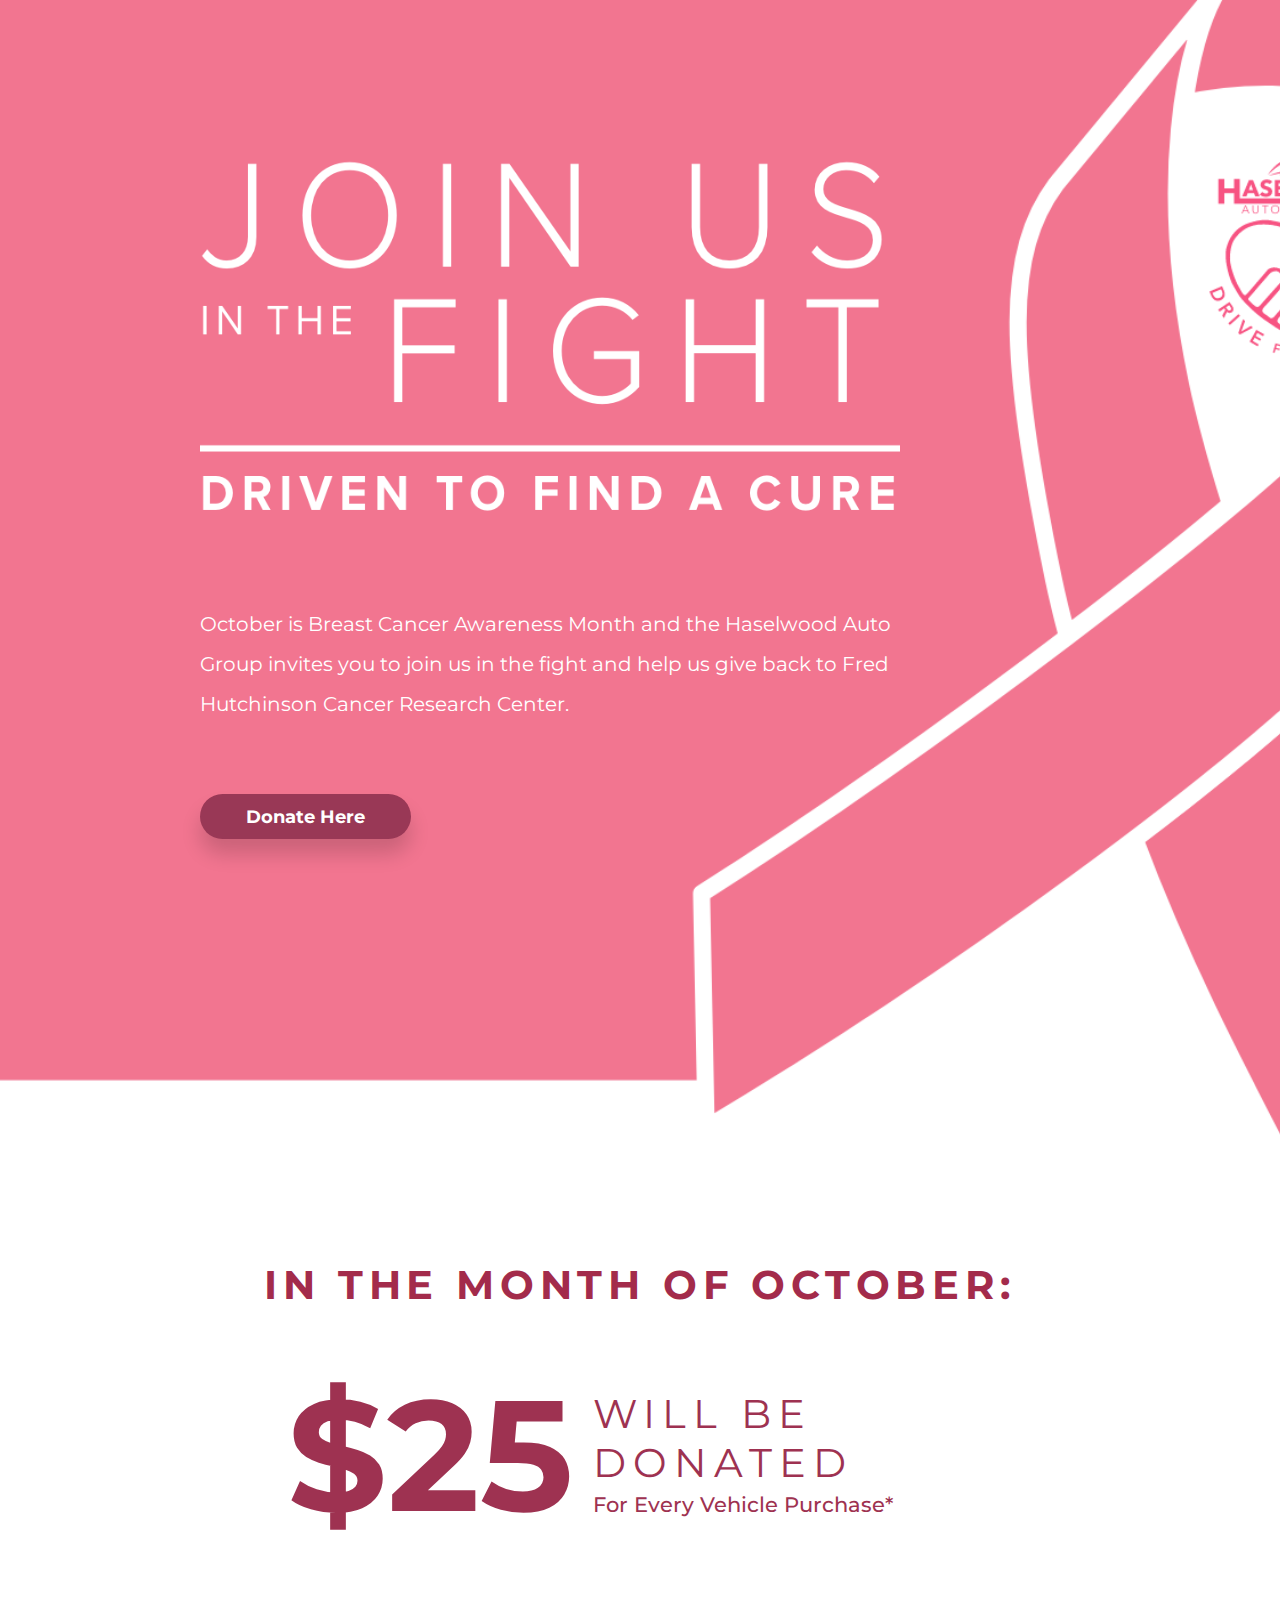
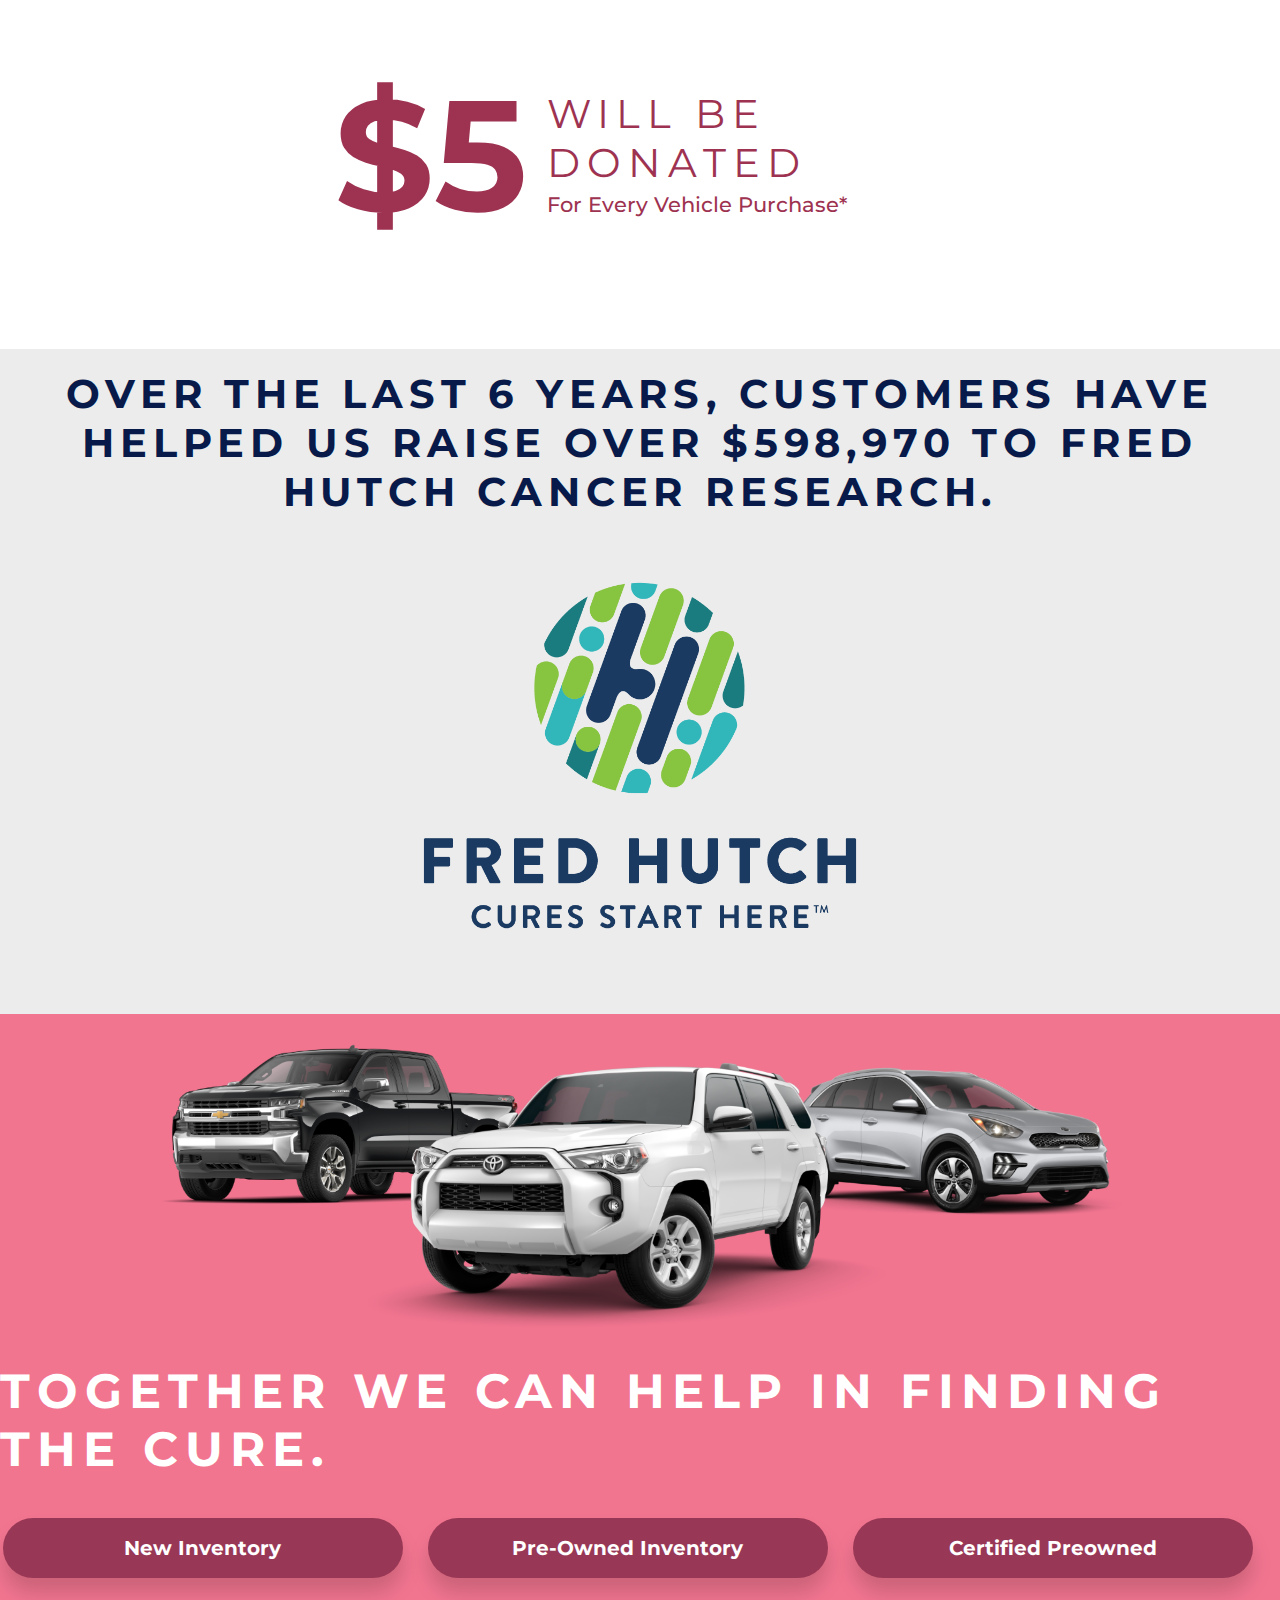
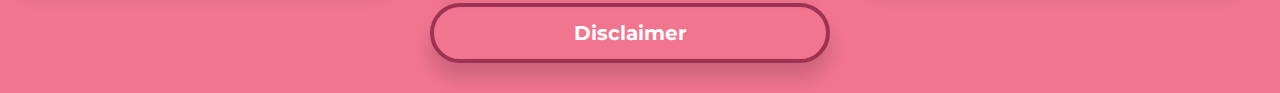
==== commit c87e71a1: "Replaced image with a transparent img" ====
--- a/index.html
+++ b/index.html
@@ -54,7 +54,7 @@
         <section class="container dealership-container">
             <!-- Dealer Image -->
             <div class="row">
-                <img src="Vehicle-section-template.png" class="dealer-car-img">
+                <img src="Test Vehicles - Transparent.png" class="dealer-car-img">
             </div>
             <div class="column">
                 <h2 class=inv-h1>TOGETHER WE CAN HELP IN FINDING THE CURE.</h2>
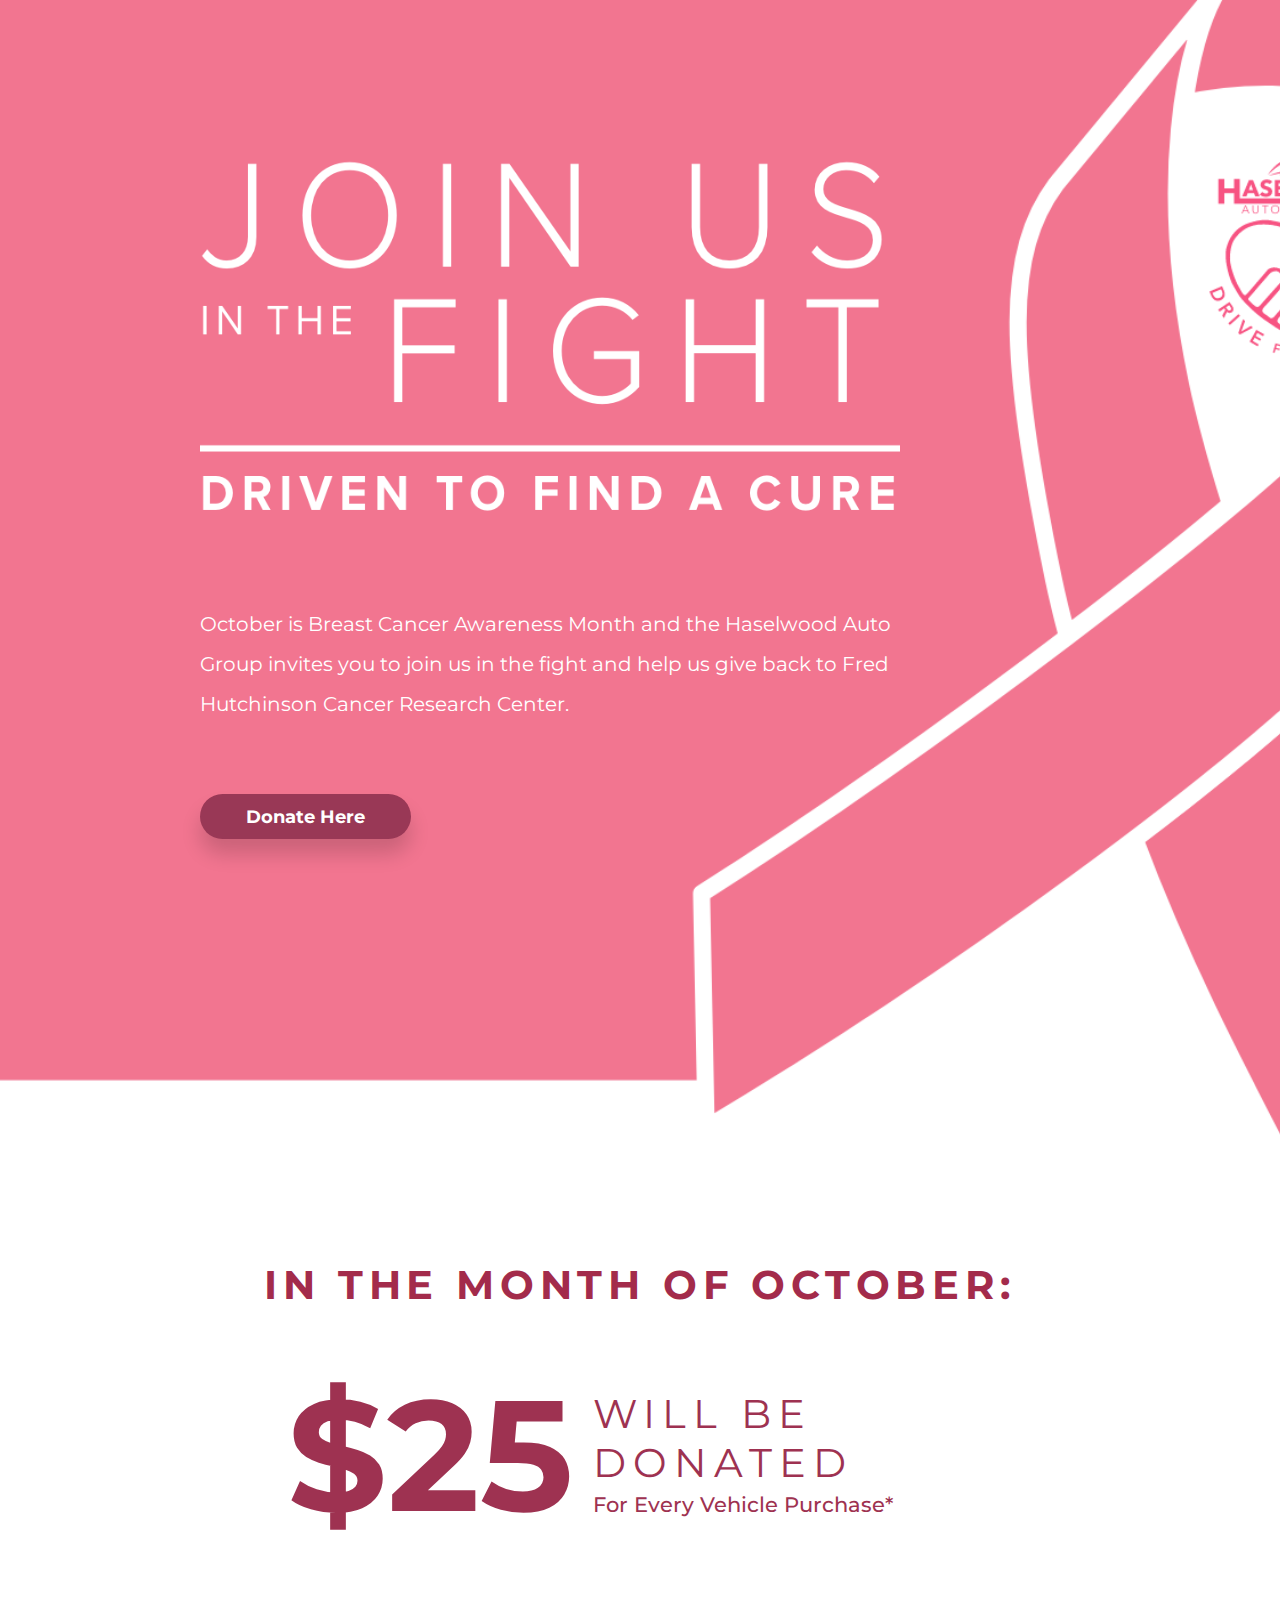
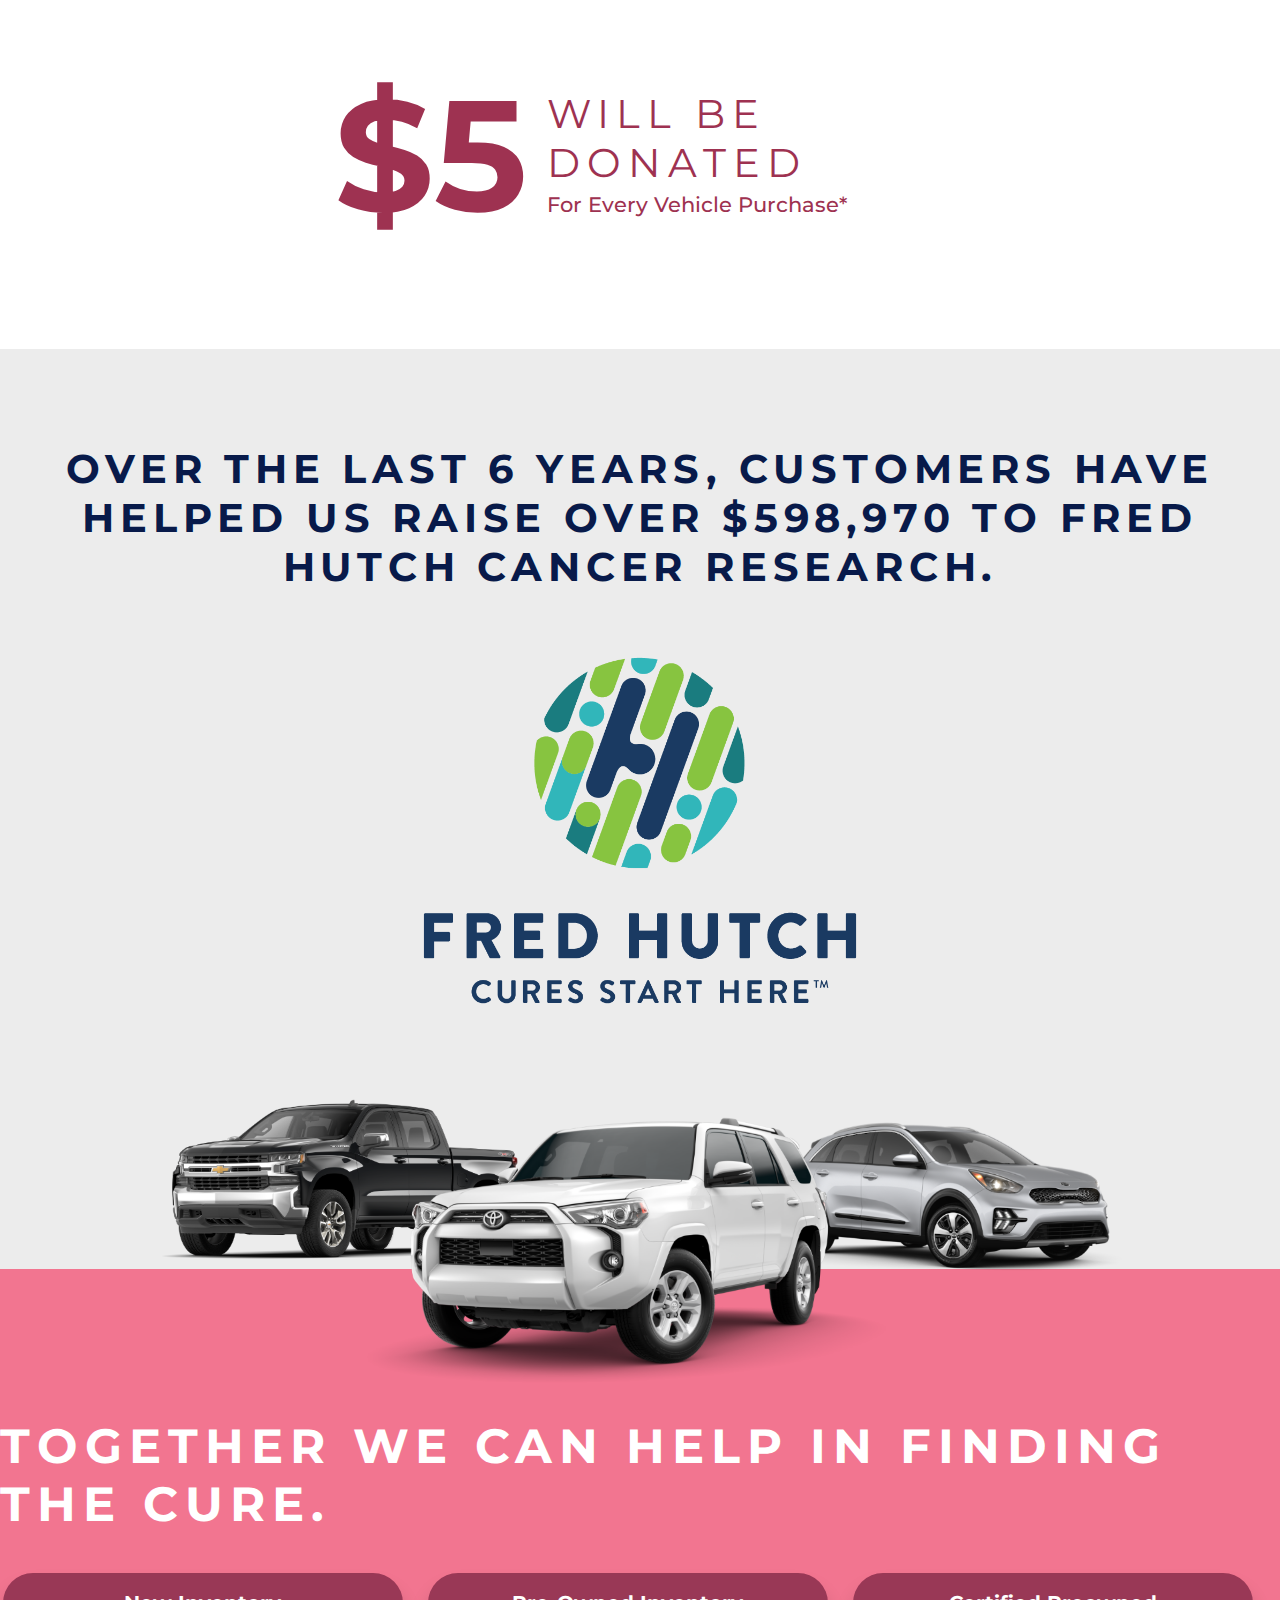
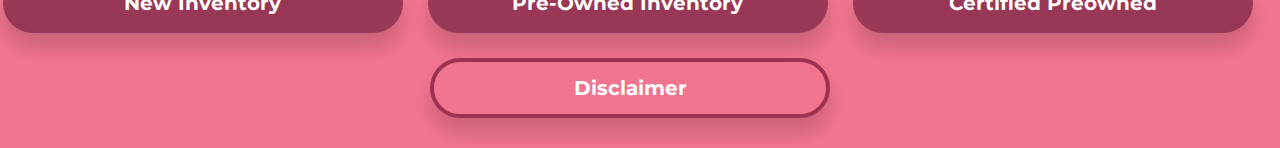
==== commit 3ad90ef2: "changed some padding" ====
--- a/index.html
+++ b/index.html
@@ -54,7 +54,7 @@
         <section class="container dealership-container">
             <!-- Dealer Image -->
             <div class="row">
-                <img src="Test Vehicles - Transparent.png" class="dealer-car-img">
+                <img src="WHAP-Vehicle-Slection.png" class="dealer-car-img">
             </div>
             <div class="column">
                 <h2 class=inv-h1>TOGETHER WE CAN HELP IN FINDING THE CURE.</h2>
--- a/main.css
+++ b/main.css
@@ -187,6 +187,7 @@
 .fh-p{
     width: 100%;
     max-width: 1195px;
+    padding-top: 75px;
     text-align: center;
     font-weight: bold;
     font-size: 40px;
@@ -204,11 +205,15 @@
     margin-left: auto;
     margin-right: auto;
     margin-top: 15px;
-    margin-bottom: 20px;
+    margin-bottom: 200px;
 }
 
 .img-box{
     margin-bottom: 0%;
+}
+
+.dealer-car-img{
+    margin-top: -200px;
 }
 
 /* Dealership */
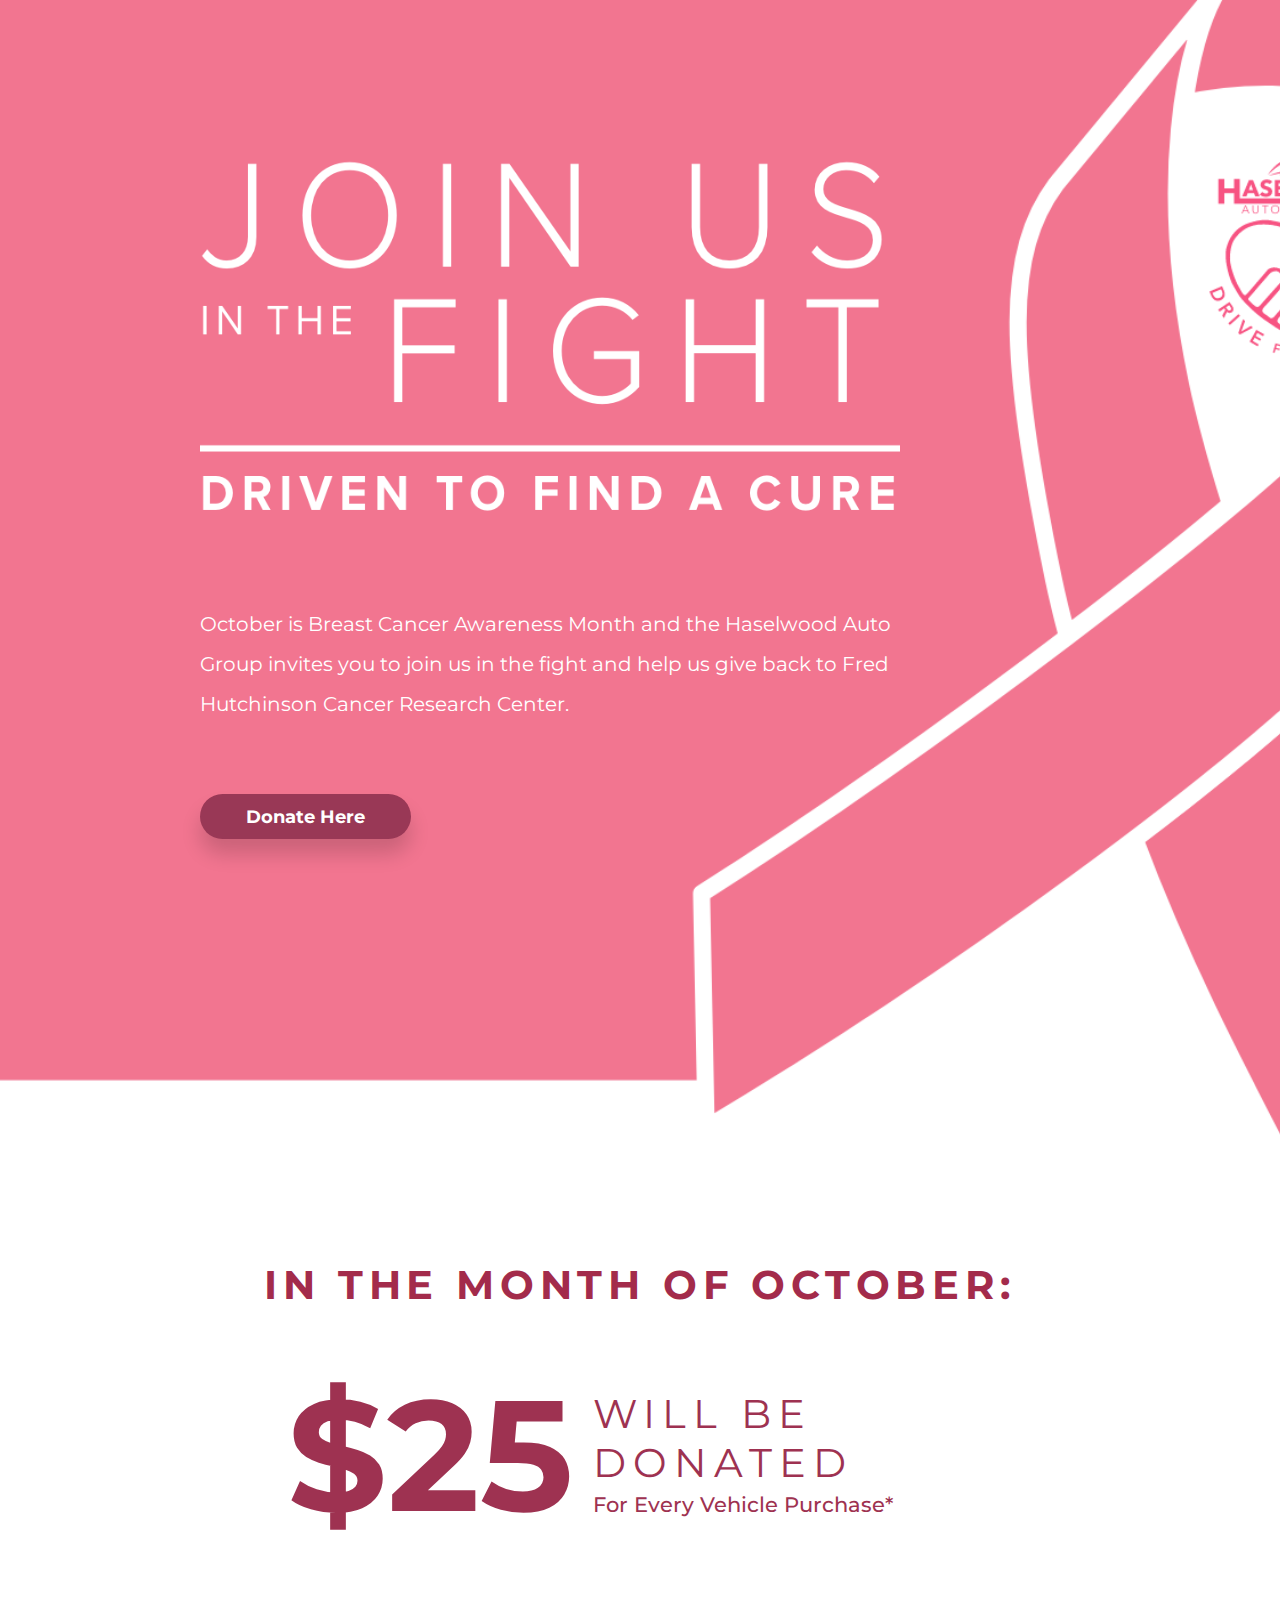
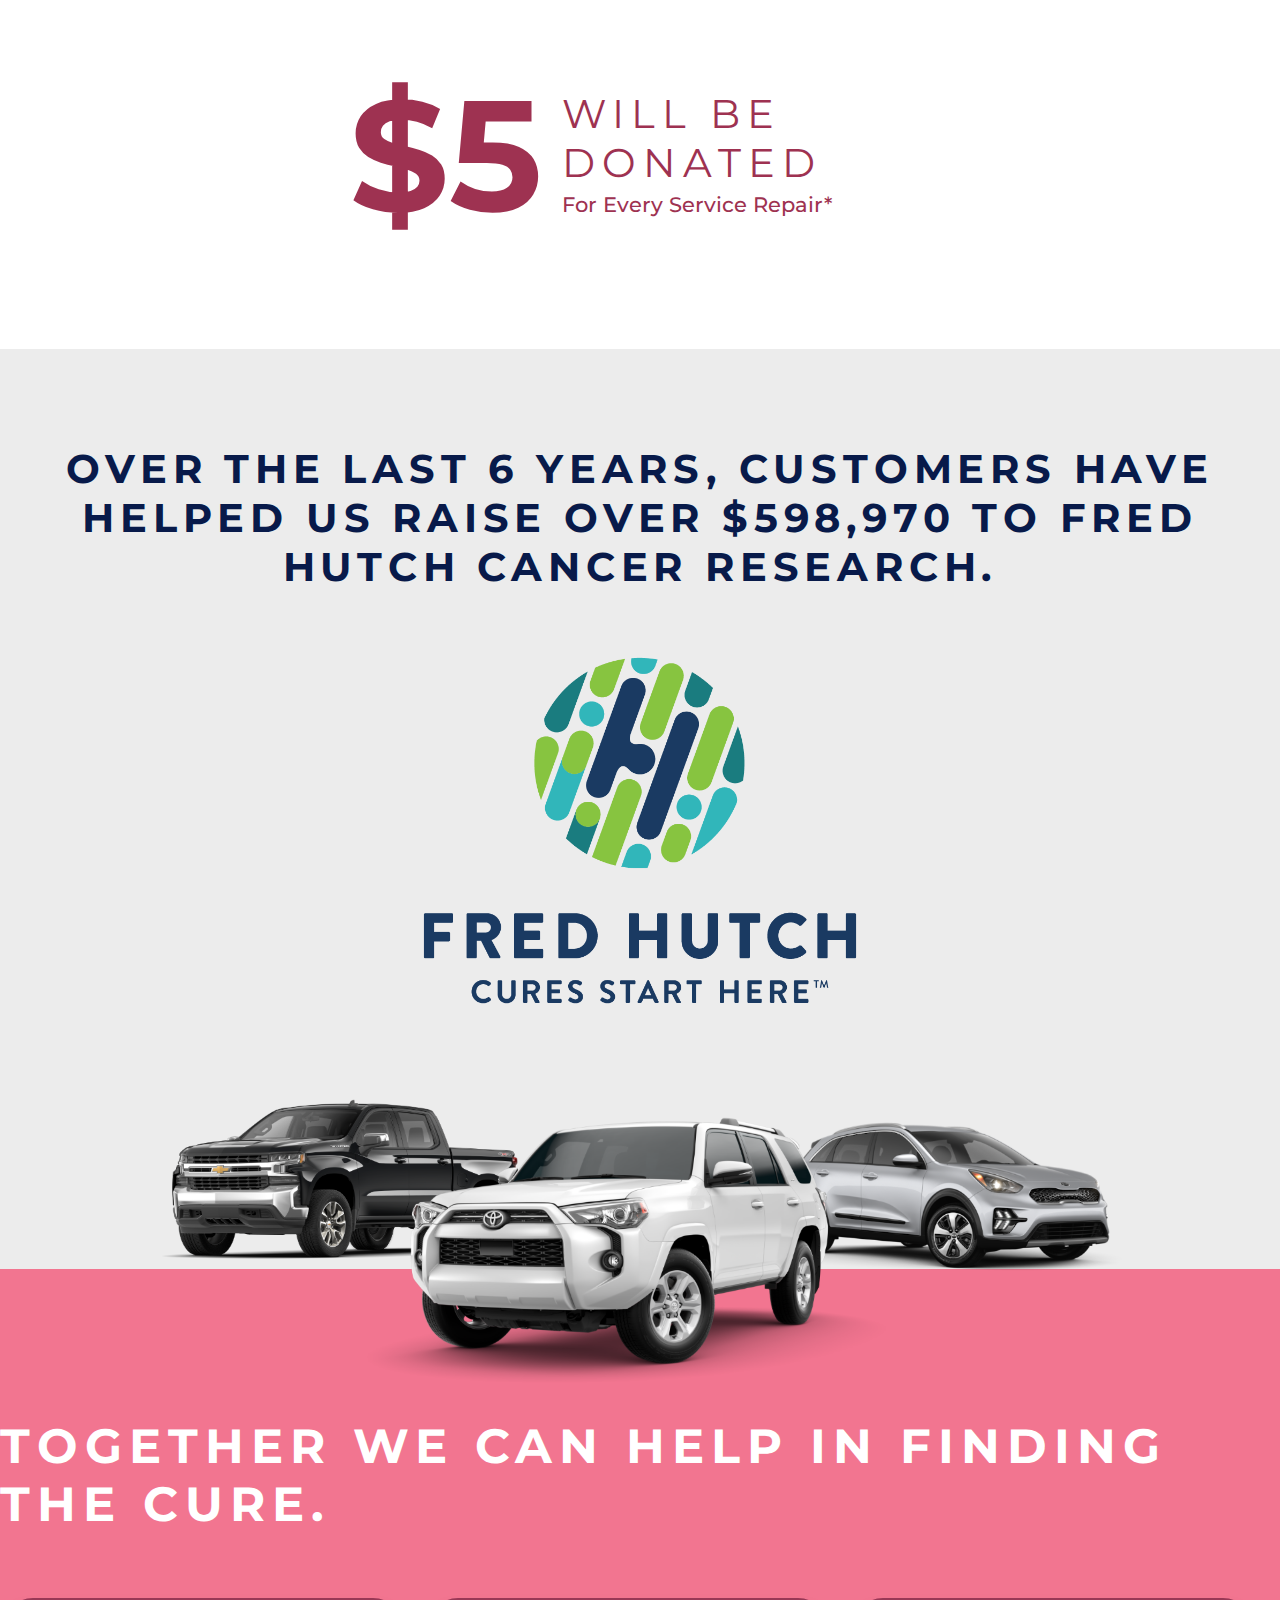
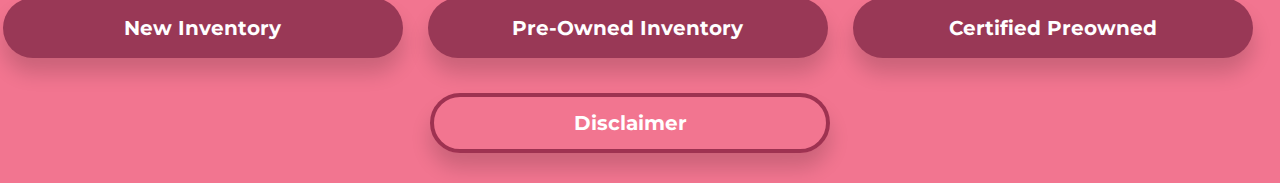
==== commit 09d526eb: "Project Finished" ====
--- a/index.html
+++ b/index.html
@@ -37,7 +37,7 @@
                         <p class="donation-value-2">$5</p>
                         <div class="donation-text">
                             <p class="donation-p1">Will Be Donated</p>
-                            <p class="donation-p2"> For Every Vehicle Purchase*</p>
+                            <p class="donation-p2"> For Every Service Repair*</p>
                         </div>
                     </div>
 
@@ -55,14 +55,15 @@
             <!-- Dealer Image -->
             <div class="row">
                 <img src="WHAP-Vehicle-Slection.png" class="dealer-car-img">
+                <img src="WHAP-Vehicle-Selection-m.png" class="dealer-car-img-2">
             </div>
             <div class="column">
                 <h2 class=inv-h1>TOGETHER WE CAN HELP IN FINDING THE CURE.</h2>
             </div>
             <div class="row button-box">
-                <button class="inv-button1">New Inventory</button>
-                <button class="inv-button1">Pre-Owned Inventory</button>
-                <button class="inv-button1">Certified Preowned</button>
+                <a href="https://www.westhillsautoplex.com/new-vehicles/"><button class="inv-button1">New Inventory</button></a>
+                <a href="https://www.westhillsautoplex.com/used-vehicles/"> <button class="inv-button1">Pre-Owned Inventory</button></a>
+                <a href="https://www.westhillsautoplex.com/used-vehicles/certified-pre-owned-vehicles/"> <button class="inv-button1">Certified Preowned</button></a>
             </div>
             <div>
                 <button class="inv-button2"> Disclaimer</button>
--- a/main.css
+++ b/main.css
@@ -9,11 +9,6 @@
     margin: 0;
     padding: 0;
 }
-
-a{
-     text-decoration: none;
-     color: #FFFFFF;
- }
 
 #landing-container {
     width: 100%;
@@ -235,6 +230,7 @@
 
 .inv-h1{
     padding-top:25px;
+    padding-bottom:25px;
     margin-top:0;
     text-align: left;
     font-size: 48px;
@@ -266,10 +262,11 @@
     font-family: 'Montserrat', sans-serif;
     letter-spacing: 0px;
     color: #FFFFFF;
+    text-decoration: none;
 
 }
 .inv-button2{
-    margin-top: 25px;
+    margin-top: 35px;
     margin-right: 20px;
     margin-bottom: 30px;
     width: 400px;
@@ -285,4 +282,175 @@
     font-family: 'Montserrat', sans-serif;
     letter-spacing: 0px;
     color: #FFFFFF; 
+    text-decoration: none;
+}
+
+.dealer-car-img-2{
+    display: none;
+}
+
+@media only screen and (max-width: 600px){
+    .hero{
+        height: auto;
+        background-image: url(Mobile-Hero-Background.png);
+        display: flex;
+        flex-direction: column;
+        justify-content: center;
+        align-items: center;
+ 
+    }
+
+    .hero-logo-m{
+        display: block;
+        margin-right: auto;
+        margin-left: auto;
+        margin-top: 50px;
+    }
+
+    .hero-logo{
+        width: 325px;
+        height: 180px;        
+        margin-top: 50px;
+        margin-left: auto;
+        margin-right: auto; 
+    }
+    
+    .hero-p{
+        width: 360px;
+        line-height: 200%;
+        margin-top: 35px;
+        margin-left: auto;
+        margin-right: auto;
+        font-size: 21px;
+    }
+
+    .donate-button{
+        width: 198px;
+        height: 64px;   
+        margin-left: auto;
+        margin-right: auto;
+        margin-bottom: 50px;
+        margin-top: 50px;
+        font-size: 18px;
+      
+    }
+
+    .donation-h{
+        text-align: center;
+        font-size: 27px;
+        letter-spacing: 3.92px;
+        
+    }
+
+    .donation-section{
+        align-items: center;
+        justify-content: center;
+    }
+
+    .donation-text-box{
+        height: auto;
+        flex-direction: column;
+        justify-content: center;
+        align-items: center;
+        margin-bottom: 30px;
+    }
+
+    .donation-text{
+        margin-right: auto;
+        margin-left: auto;
+    }
+    .donation-value{
+        margin-bottom: 0;
+        margin-left: auto;
+        margin-right: auto;
+        font-size: 100px;
+    }
+
+    .donation-value-2{
+        margin-bottom: 0;
+        margin-left: auto;
+        margin-right: auto;
+        font-size: 100px;
+    }
+
+    .donation-p1{
+        
+        height: auto;
+        text-align: center;
+        letter-spacing: 5.4px;
+        font-size: 27px;
+        margin-left: auto;
+        margin-right: auto;
+        
+    }
+
+    .donation-p2{
+        width: auto;
+        height: auto;
+        text-align: center;
+        letter-spacing: 0px;
+        font-size: 16px;
+        margin-left: auto;
+        margin-right: auto;
+    }
+
+    .fh-p{
+        padding-top: 0;
+        margin-top: 25px;
+        font-size: 27px;
+        letter-spacing: 3.92px;
+      
+    }
+
+    .fh-logo{
+        width: 335px;
+        height: 250px;
+        display: block;
+        margin-left: auto;
+        margin-right: auto;
+        margin-top: 15px;
+        margin-bottom: 50px;
+    }
+    
+    .dealer-car-img{
+        display:none;
+    }
+
+    .dealer-car-img-2{
+        display: block;
+        margin-top: -90px;
+    }
+
+    .inv-h1{
+        max-width: 335px;
+        text-align: center;
+        font-size: 27px;
+        letter-spacing: 3.92px;
+        
+    }
+
+
+    .inv-button1{
+        margin-left: auto;
+        margin-right: auto;
+        margin-bottom: 35px;
+        width: 259px;
+        height: 64px;
+      
+        text-align: center;
+        font-size: 19px;
+    
+    
+    }
+
+    .inv-button2{
+        margin-top: 15px;
+        margin-left: auto;
+        margin-right: auto;
+        width: 259px;
+        height: 64px;
+        text-align: center;
+        font-size:  19px;
+        text-decoration: none;
+    }
 }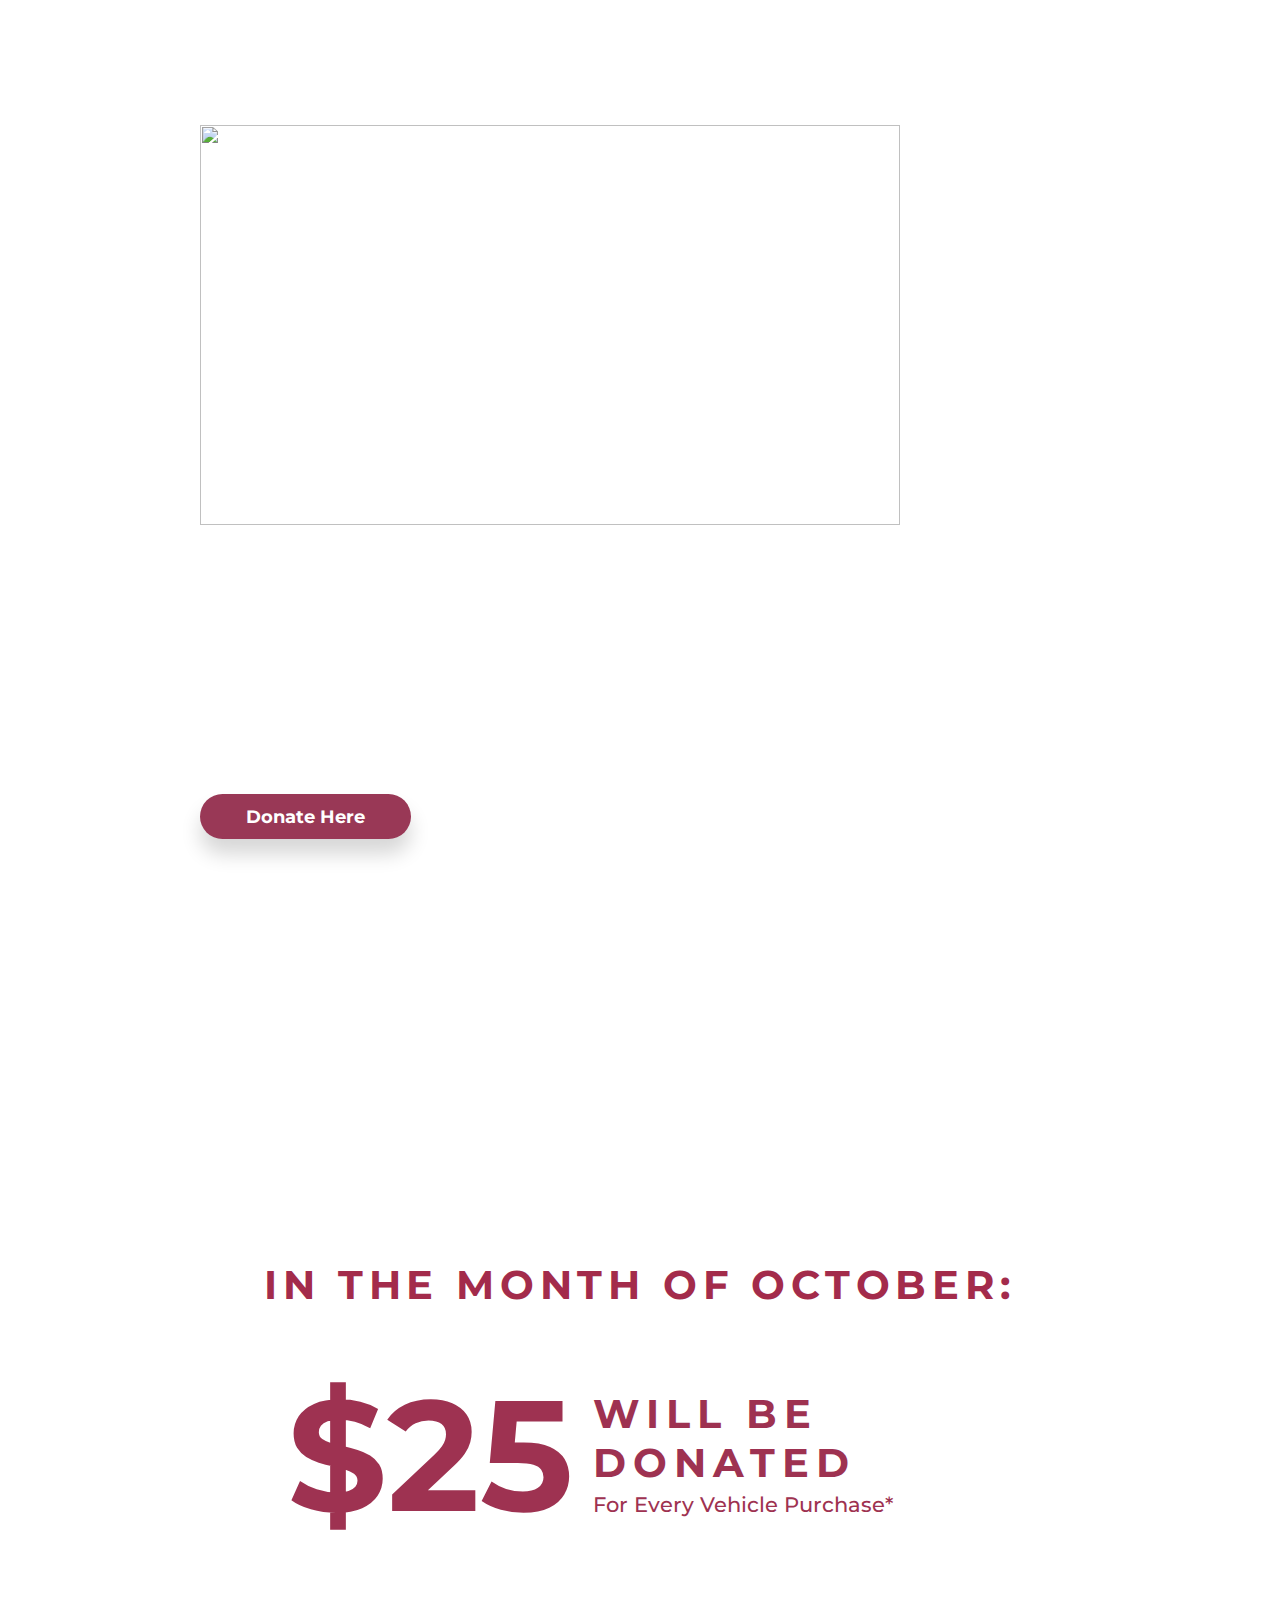
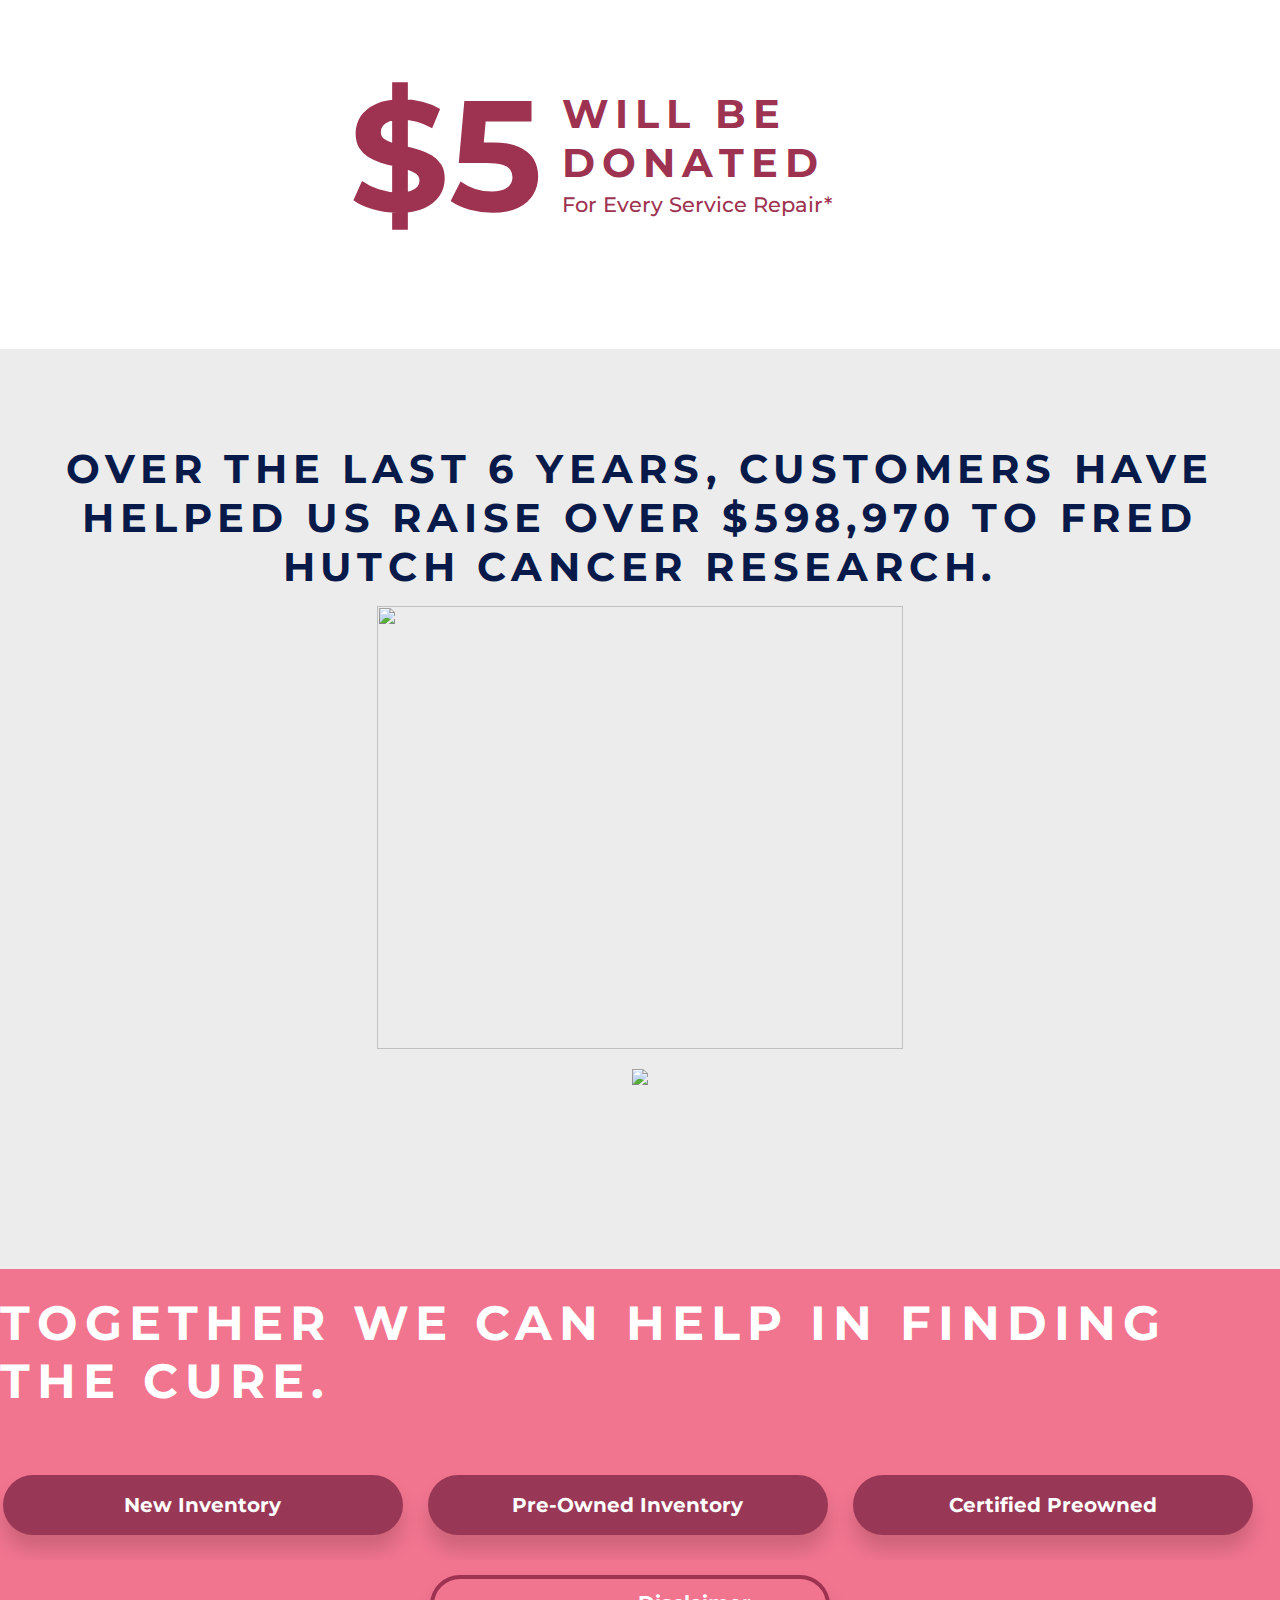
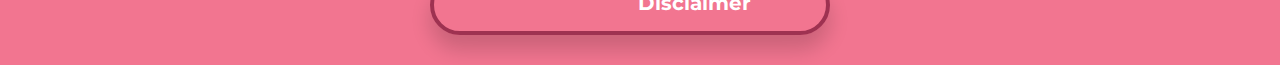
==== commit 6973b79f: "Updated Stuff, added Disclaimer" ====
--- a/index.html
+++ b/index.html
@@ -9,14 +9,15 @@
     <title>BCA</title>
     <link rel="stylesheet" href="main.css">
     <link href="https://fonts.googleapis.com/css2?family=Montserrat:ital,wght@0,400;0,500;0,600;0,700;1,400;1,500;1,600&display=swap" rel="stylesheet">
+    
 </head>
 <body>
     <!-- Container-->
     <div id="landing-container">
         <!-- Hero -->
         <div class="hero">
-        <img src="Mobile-HAG-logo.png" class="hero-logo-m">
-        <img src="Join-Fight-Logo.png" class="hero-logo">
+        <img src="https://di-uploads-pod14.dealerinspire.com/westhillsautoplex/uploads/2020/09/Mobile-HAG-logo.png" class="hero-logo-m">
+        <img src="https://di-uploads-pod14.dealerinspire.com/westhillsautoplex/uploads/2020/09/Join-Fight-Logo.png" class="hero-logo">
         <p class="hero-p">October is Breast Cancer Awareness Month and the
             Haselwood Auto Group invites you to join us in the fight and 
             help us give back to Fred Hutchinson Cancer Research Center.</p>
@@ -47,15 +48,15 @@
         <section class="container fh-section">
             <p class="fh-p">Over the last 6 years, customers have helped 
                 us raise over $598,970 TO FRED HUTCH CANCER RESEARCH.</p>
-            <img src="Fred Hutch-02.png" class='fh-logo'>
+            <img src="https://di-uploads-pod14.dealerinspire.com/westhillsautoplex/uploads/2020/09/Fred-Hutch-02.png" class='fh-logo'>
            
         </section>
 
         <section class="container dealership-container">
             <!-- Dealer Image -->
             <div class="row">
-                <img src="WHAP-Vehicle-Slection.png" class="dealer-car-img">
-                <img src="WHAP-Vehicle-Selection-m.png" class="dealer-car-img-2">
+                <img src="https://di-uploads-pod14.dealerinspire.com/westhillsautoplex/uploads/2020/09/WHAP-Vehicle-Slection.png" class="dealer-car-img">
+                <img src="https://di-uploads-pod14.dealerinspire.com/westhillsautoplex/uploads/2020/09/WHAP-Vehicle-Selection-m.png" class="dealer-car-img-2">
             </div>
             <div class="column">
                 <h2 class=inv-h1>TOGETHER WE CAN HELP IN FINDING THE CURE.</h2>
@@ -65,12 +66,22 @@
                 <a href="https://www.westhillsautoplex.com/used-vehicles/"> <button class="inv-button1">Pre-Owned Inventory</button></a>
                 <a href="https://www.westhillsautoplex.com/used-vehicles/certified-pre-owned-vehicles/"> <button class="inv-button1">Certified Preowned</button></a>
             </div>
-            <div>
-                <button class="inv-button2"> Disclaimer</button>
+       
+        </section>
+        <section class=conatiner>
+            <div class=" disclaim-box column">
+                <button type="button" class="collapsible column inv-button2">Disclaimer</button>   
+                <div class="content container">
+                 <p class="disclaim-p">*100% of all contributions will be donated to the Fred Hutchinson Cancer Research Center.<br>
+                     Contributions to Fred Hutchinson Cancer Research Center are tax deductible to the extent <br>
+                     allocated by federal tax law. TAX EIN: 23-7156071.</p>
+                </div>
             </div>
+          
         </section>
-            
+        
     </div>
-    
+
+    <script src="test.js"></script>
 </body>
 </html>--- a/main.css
+++ b/main.css
@@ -25,7 +25,7 @@
     display: block;
     margin-left: auto;
     margin-right: auto;
-    background-image: url(Hero-background.png);
+    background-image: url(https://di-uploads-pod14.dealerinspire.com/westhillsautoplex/uploads/2020/09/Hero-background.png);
     background-repeat: no-repeat;
     background-position: center;
     background-size: cover;
@@ -159,6 +159,7 @@
     margin-bottom:0;
     letter-spacing: 7px;
     color: #9E3251;
+    font-weight:bold;
     text-transform: uppercase;
     font-family: 'Montserrat', sans-serif;
 }
@@ -249,6 +250,7 @@
 }
 .inv-button1{
     margin-right: 25px;
+    margin-bottom: 25px;
     width: 400px;
     height: 60px;
     background: #993856 0% 0% no-repeat padding-box;
@@ -266,9 +268,11 @@
 
 }
 .inv-button2{
-    margin-top: 35px;
+    margin-top: 15px;
     margin-right: 20px;
     margin-bottom: 30px;
+    padding-left: 135px;
+    padding-top: 12px;
     width: 400px;
     height: 60px;
     background: none;
@@ -283,16 +287,47 @@
     letter-spacing: 0px;
     color: #FFFFFF; 
     text-decoration: none;
+    
 }
 
 .dealer-car-img-2{
     display: none;
 }
+
+.disclaim-box{
+    display: flex;
+    align-items: center;
+    
+    background-color: #F27590;
+    
+}
+
+.disclaim-p{
+    text-align: center;
+    font-family: 'Montserrat', sans-serif;
+    font-size: 18px;
+}
+
+  /* Add a background color to the button if it is clicked on (add the .active class with JS), and when you move the mouse over it (hover) */
+  .active, .collapsible:hover {
+    background-color: pink;
+  }
+  
+  /* Style the collapsible content. Note: hidden by default */
+  .content {
+    display: flex;
+    justify-content: center;
+    padding: 0 18px;
+    display: none;
+    overflow: hidden;
+    background-color: #F27590;
+    color: #fff;
+  }
 
 @media only screen and (max-width: 600px){
     .hero{
         height: auto;
-        background-image: url(Mobile-Hero-Background.png);
+        background-image: url(https://di-uploads-pod14.dealerinspire.com/westhillsautoplex/uploads/2020/09/Mobile-Hero-Background.png);
         display: flex;
         flex-direction: column;
         justify-content: center;
@@ -374,7 +409,6 @@
     }
 
     .donation-p1{
-        
         height: auto;
         text-align: center;
         letter-spacing: 5.4px;
@@ -436,17 +470,15 @@
         margin-bottom: 35px;
         width: 259px;
         height: 64px;
-      
         text-align: center;
         font-size: 19px;
-    
-    
     }
 
     .inv-button2{
         margin-top: 15px;
         margin-left: auto;
         margin-right: auto;
+        padding-left: 75px;
         width: 259px;
         height: 64px;
         text-align: center;
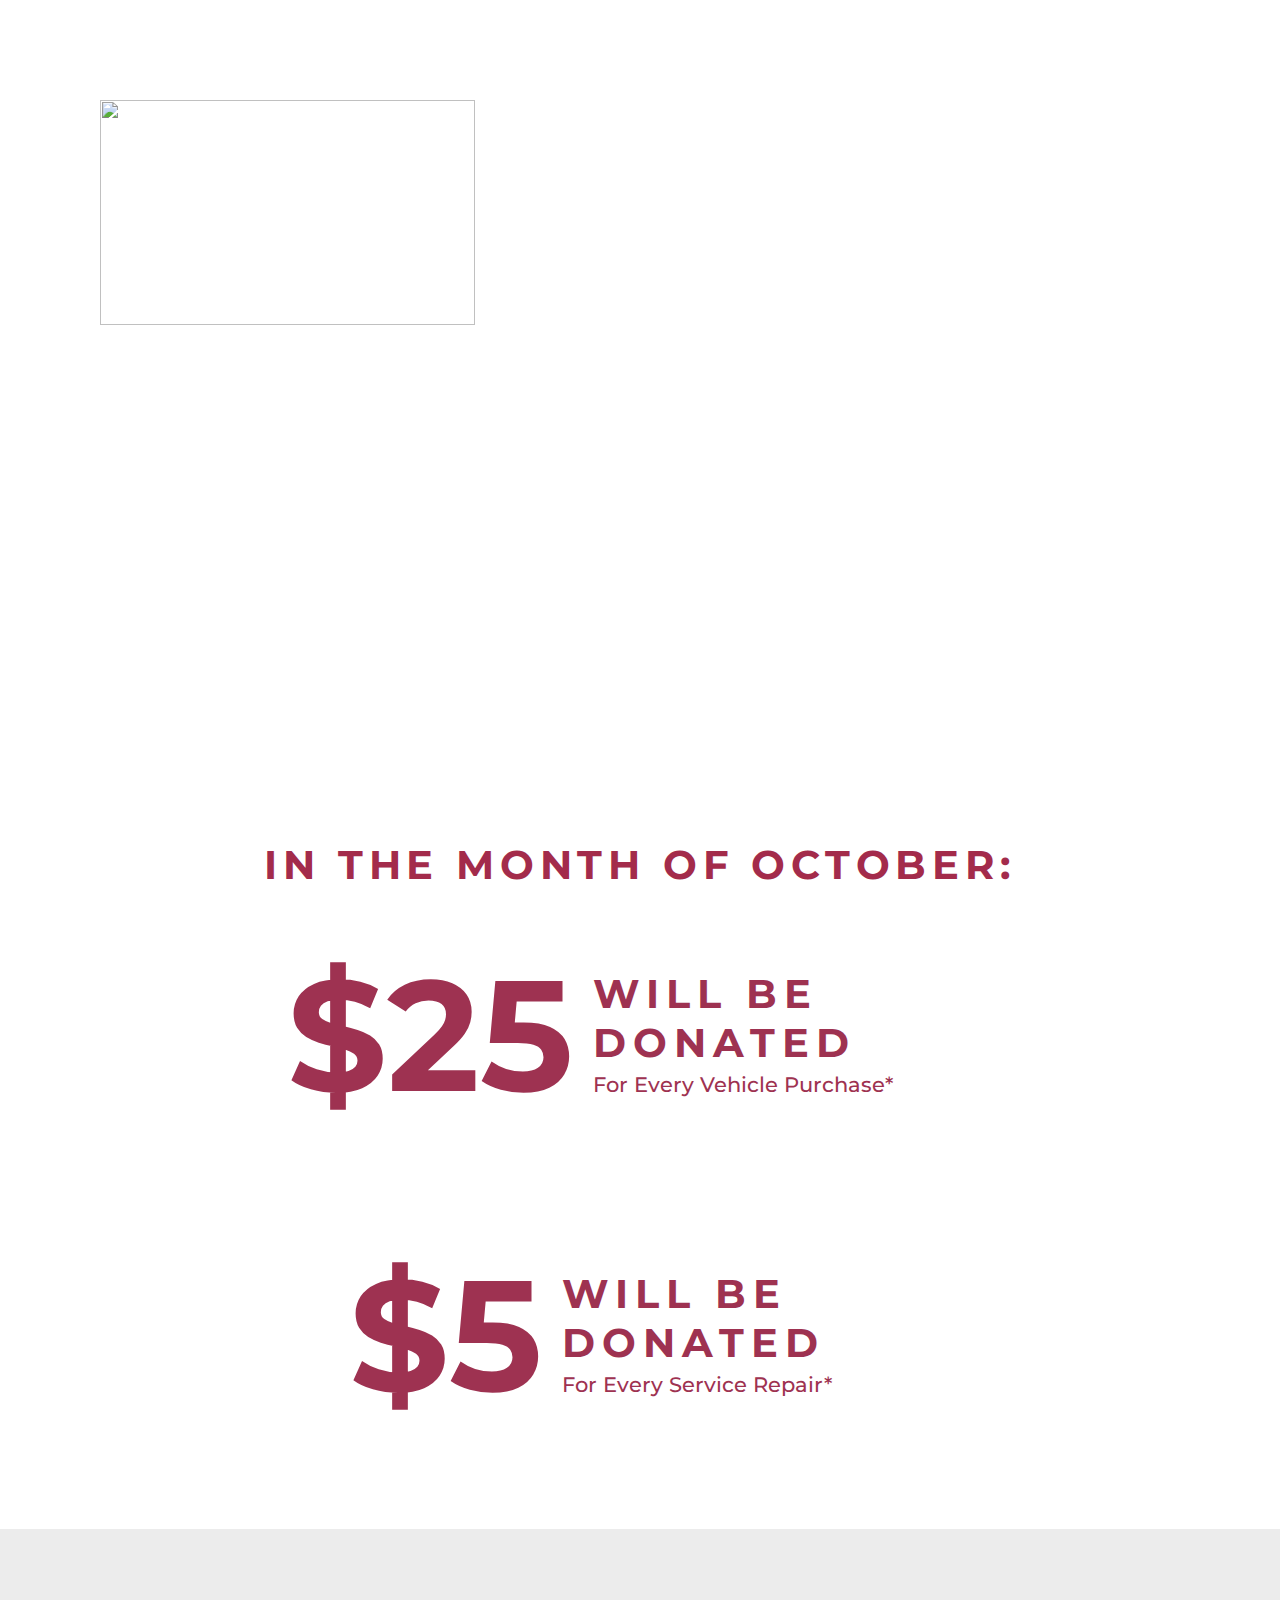
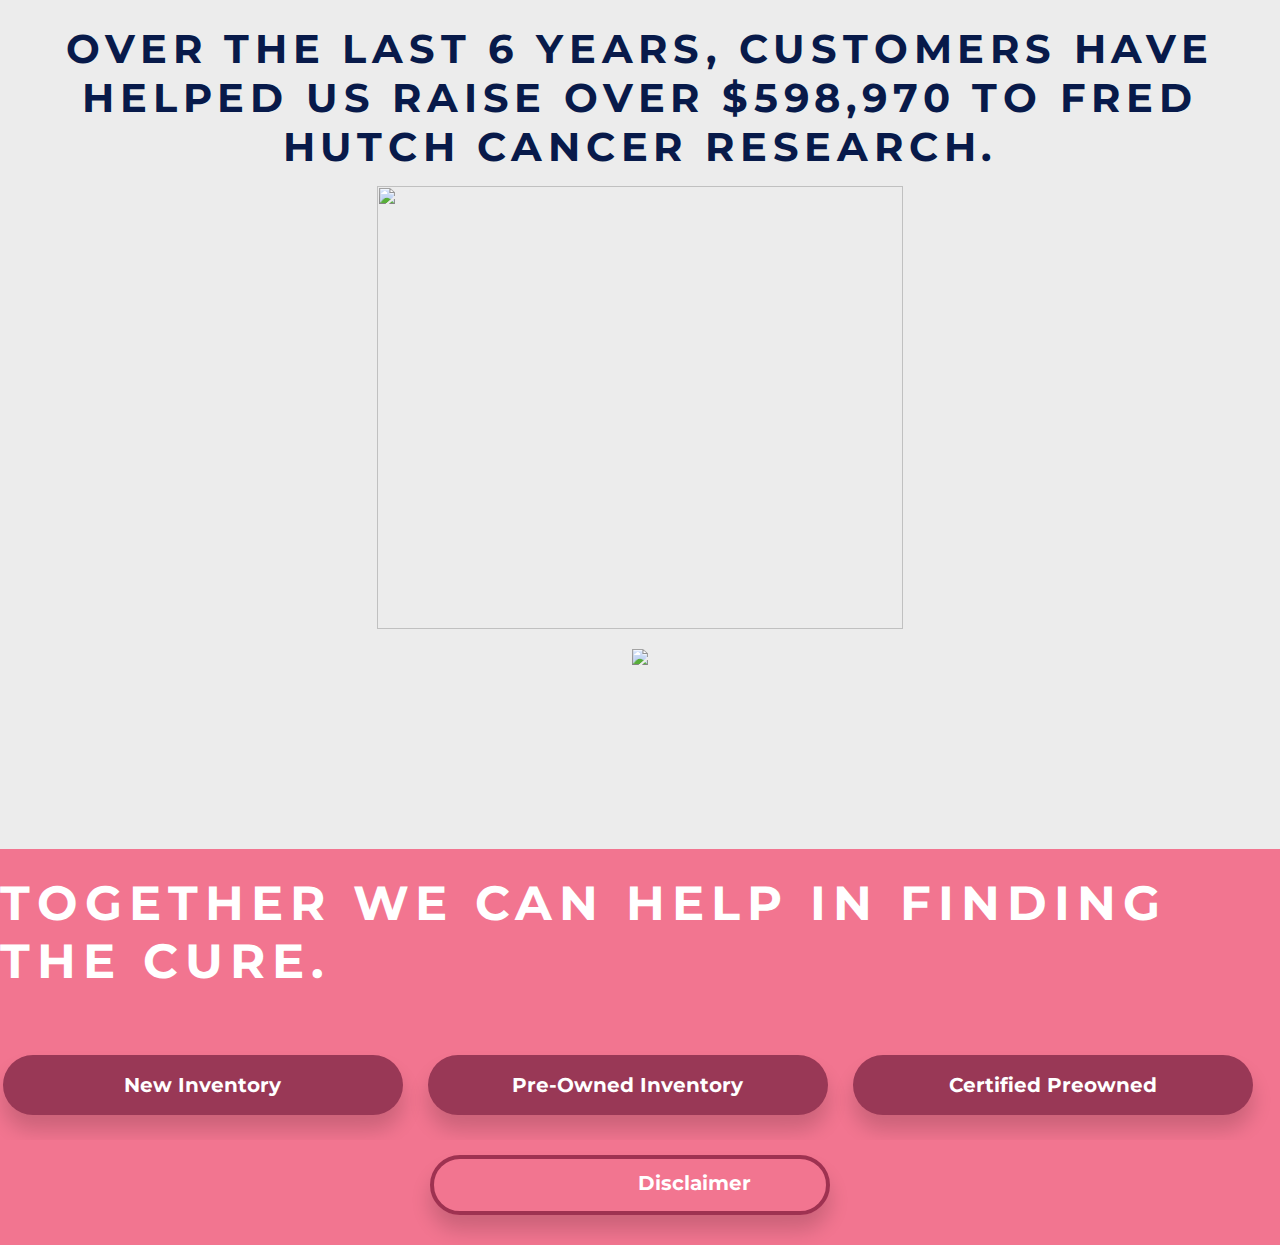
==== commit 9d13d917: "Made changes for tablet." ====
--- a/index.html
+++ b/index.html
@@ -21,7 +21,7 @@
         <p class="hero-p">October is Breast Cancer Awareness Month and the
             Haselwood Auto Group invites you to join us in the fight and 
             help us give back to Fred Hutchinson Cancer Research Center.</p>
-            <a href="https://www.google.com/"><button class="donate-button"> Donate Here</button></a>
+            <!--<a href="https://www.google.com/"><button class="donate-button"> Donate Here</button></a>-->
         </div>
         <!-- Donation box-->
         <section class="container donation-section">
@@ -55,16 +55,16 @@
         <section class="container dealership-container">
             <!-- Dealer Image -->
             <div class="row">
-                <img src="https://di-uploads-pod14.dealerinspire.com/westhillsautoplex/uploads/2020/09/WHAP-Vehicle-Slection.png" class="dealer-car-img">
-                <img src="https://di-uploads-pod14.dealerinspire.com/westhillsautoplex/uploads/2020/09/WHAP-Vehicle-Selection-m.png" class="dealer-car-img-2">
+                <img src="https://di-uploads-pod14.dealerinspire.com/westhillskia/uploads/2020/09/BCC-LandingPage-Design-–-WHF.png" class="dealer-car-img">
+                <img src="https://di-uploads-pod14.dealerinspire.com/westhillskia/uploads/2020/09/BCA20-LandingPage-VehicleTemplate-Mobile-WHF.png" class="dealer-car-img-2">
             </div>
             <div class="column">
                 <h2 class=inv-h1>TOGETHER WE CAN HELP IN FINDING THE CURE.</h2>
             </div>
             <div class="row button-box">
-                <a href="https://www.westhillsautoplex.com/new-vehicles/"><button class="inv-button1">New Inventory</button></a>
-                <a href="https://www.westhillsautoplex.com/used-vehicles/"> <button class="inv-button1">Pre-Owned Inventory</button></a>
-                <a href="https://www.westhillsautoplex.com/used-vehicles/certified-pre-owned-vehicles/"> <button class="inv-button1">Certified Preowned</button></a>
+                <a href="https://www.westhillsford.com/new-vehicles/"><button class="inv-button1">New Inventory</button></a>
+                <a href="https://www.westhillsford.com/used-vehicles/"> <button class="inv-button1">Pre-Owned Inventory</button></a>
+                <a href="https://www.westhillsford.com/used-vehicles/certified-pre-owned-vehicles"> <button class="inv-button1">Certified Preowned</button></a>
             </div>
        
         </section>
--- a/main.css
+++ b/main.css
@@ -25,7 +25,7 @@
     display: block;
     margin-left: auto;
     margin-right: auto;
-    background-image: url(https://di-uploads-pod14.dealerinspire.com/westhillsautoplex/uploads/2020/09/Hero-background.png);
+    background-image: url(https://di-uploads-pod14.dealerinspire.com/westhillskia/uploads/2020/09/Hero-background.png);
     background-repeat: no-repeat;
     background-position: center;
     background-size: cover;
@@ -323,6 +323,77 @@
     background-color: #F27590;
     color: #fff;
   }
+@media only screen and (max-width: 1440px){
+    .hero{
+        
+          background: url(https://di-uploads-pod14.dealerinspire.com/westhillskia/uploads/2020/10/Hero-background-1440.png) no-repeat center top;
+          background-size: inherit;
+          height: 800px;
+    }
+
+    .hero-logo{
+        width: 375px;
+        height: 225px;
+        margin-top: 100px;
+        margin-left: 100px;
+    }
+    
+    .hero-p{
+        width: 630px;
+        margin-left: 100px;
+        font-size: 18px;
+    }
+}
+
+@media only screen and (max-width: 900px){
+    .hero-logo{
+        margin-left: 75px;
+    }
+
+     
+    .hero-p{
+        width: 400px;
+        margin-left: 75px;
+        font-size: 15px;
+    }
+    
+    .donation-h{
+        font-size: 38px;   
+    }
+
+    .donation-value{
+        font-size: 125px;
+        margin-bottom: 30px;
+    }
+    .donation-value-2{
+        font-size: 125px;
+    }
+
+    .donation-p1{
+        margin-top: 30px;
+        font-size: 35px;
+    }
+
+    .donation-p2{
+        font-size: 17px;
+    }
+    .fh-p{
+        font-size: 28px;
+    }
+    
+    .fh-logo{
+        margin-bottom: 150px;
+    }
+
+    .dealer-car-img{
+        margin-top:-100px;
+    }
+
+    .inv-h1{
+        font-size: 30px;
+        text-align: center;
+    }
+}
 
 @media only screen and (max-width: 600px){
     .hero{
